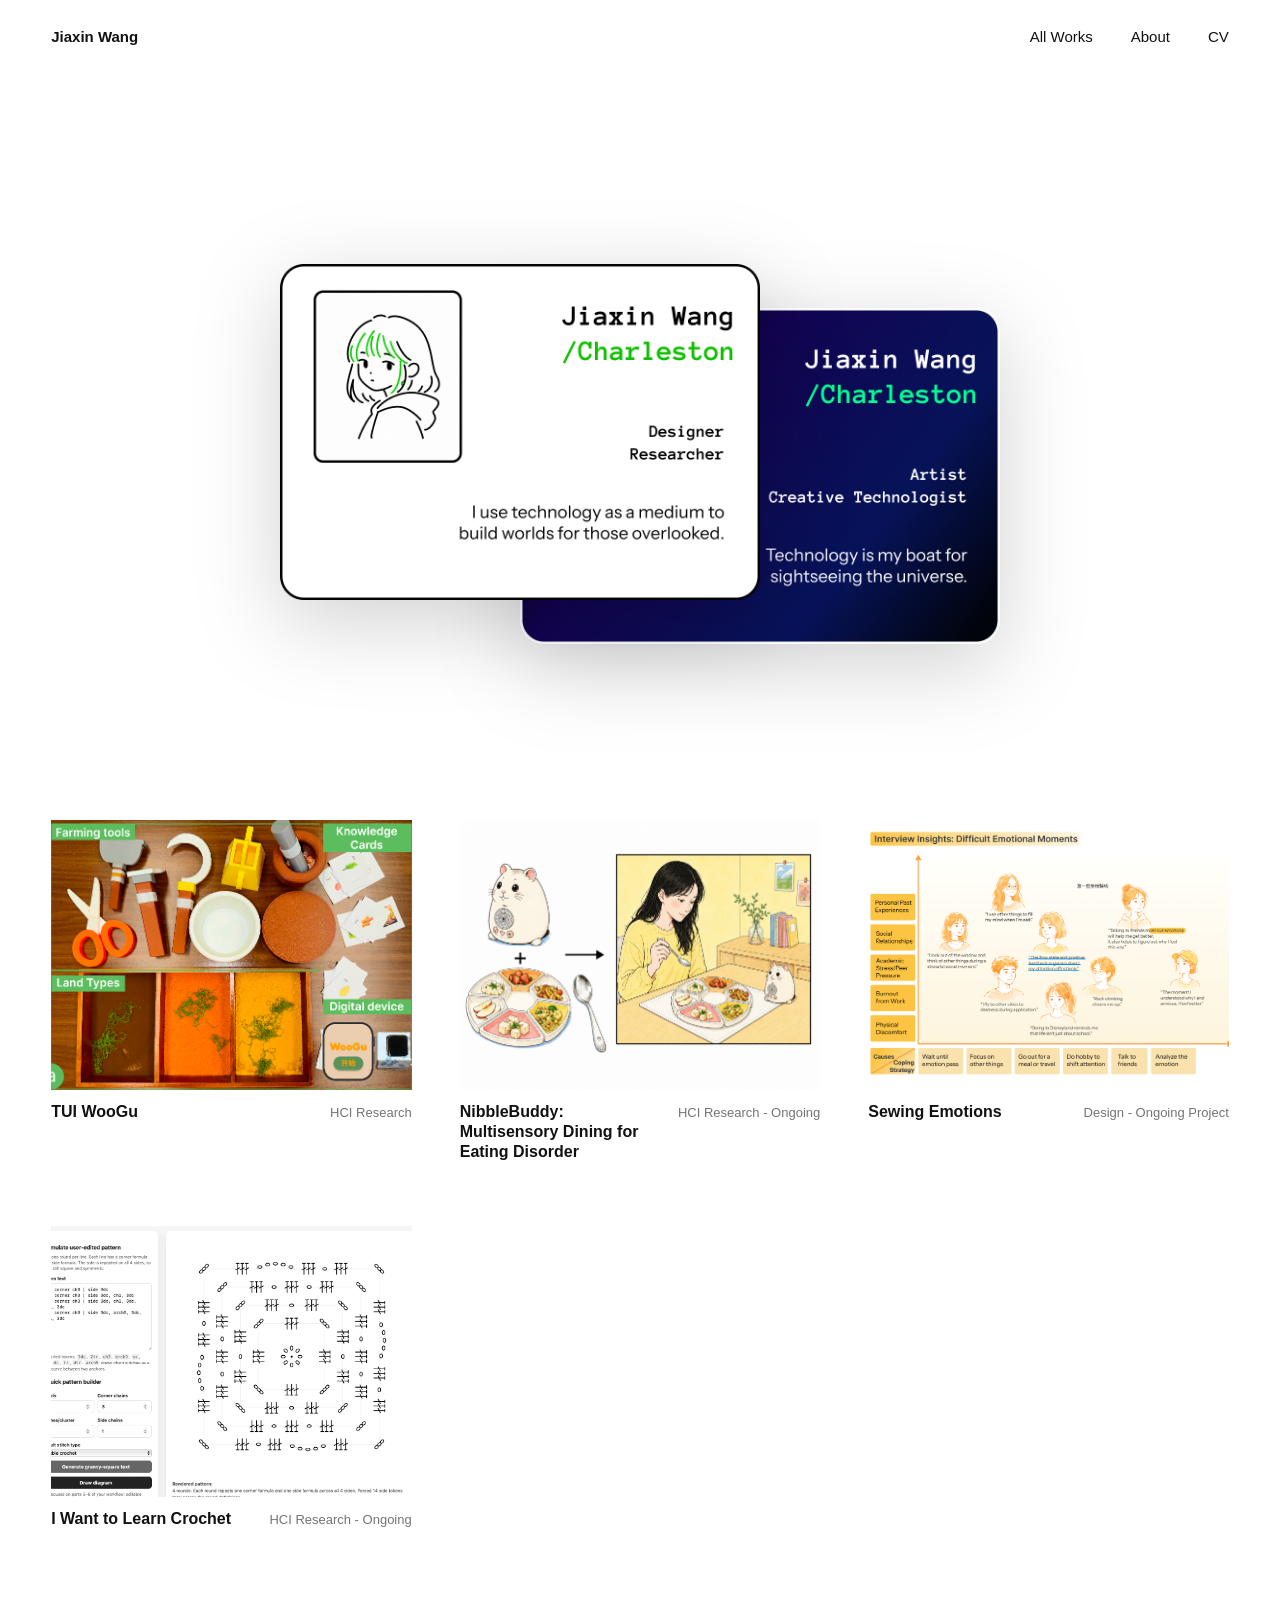
==== index.html @ c3659d57 "add id cards" ====
<!DOCTYPE html>
<html lang="en">
  <head>
    <meta charset="UTF-8" />
    <meta name="viewport" content="width=device-width, initial-scale=1.0" />
    <title>Portfolio | Works</title>
    <link rel="stylesheet" href="styles.css" />
  </head>
  <body class="design-mode">
    <header class="site-header">
      <a class="brand" href="index.html" aria-label="Portfolio home">Jiaxin Wang</a>
      <nav class="site-nav" aria-label="Primary navigation">
        <a href="index.html?view=all#works" id="all-works-link">All Works</a>
        <a href="about.html">About</a>
        <a href="cv.html">CV</a>
      </nav>
    </header>

    <main>
      <section class="hero-section" aria-label="Portfolio identity cards">
        <div class="hero-background" aria-hidden="true"></div>
        <div class="id-card-stack">
          <button class="id-card id-card-design is-active" type="button" data-mode="design" aria-label="Show design projects">
            <img src="assets/id_design.png" alt="Design identity card" />
          </button>
          <button class="id-card id-card-art" type="button" data-mode="art" aria-label="Show art projects">
            <img src="assets/id_art.png" alt="Art identity card" />
          </button>
        </div>
      </section>

      <section class="works-grid" id="works" aria-label="Project gallery">
        <a class="project-card" href="project-1.html" target="_blank" rel="noopener" data-group="art">
          <span class="image-wrap">
            <img src="assets/Cortexa_1.jpg" alt="Project 1 preview" />
            <span class="hover-cover">
              <span>Discursive Design</span>
              <span>AIGC Film</span>
            </span>
          </span>
          <span class="project-meta">
            <span class="project-title">CORTEXA</span>
            <span class="project-keyword">Discursive Design</span>
          </span>
        </a>

        <a class="project-card" href="project-2.html" target="_blank" rel="noopener" data-group="art">
          <span class="image-wrap">
            <img src="assets/Dissociated_2.png" alt="Project 2 preview" />
            <span class="hover-cover">
              <span>Speculative Narrative</span>
              <span>Installation</span>
              <span>Immersive Space</span>
            </span>
          </span>
          <span class="project-meta">
            <span class="project-title">Dissociated Mind</span>
            <span class="project-keyword">Artwork</span>
          </span>
        </a>

        <a class="project-card" href="project-3.html" target="_blank" rel="noopener" data-group="art">
          <span class="image-wrap">
            <img src="assets/bacheng_3.png" alt="Project 3 preview" />
            <span class="hover-cover">
              <span>Critical Cartography</span>
              <span>Counter-Mapping</span>
              <span>Speculative Narrative</span>
            </span>
          </span>
          <span class="project-meta">
            <span class="project-title">Lego-ing Bacheng</span>
            <span class="project-keyword">Artwork</span>
          </span>
        </a>

        <a class="project-card" href="project-4.html" target="_blank" rel="noopener" data-group="design">
          <span class="image-wrap">
            <img src="assets/TUI_4.png" alt="Project 4 preview" />
            <span class="hover-cover">
              <span>Edcucation</span>
              <span>Human-Food Interaction</span>
              <span>Tangible and Embodied Interaction</span>
            </span>
          </span>
          <span class="project-meta">
            <span class="project-title">TUI WooGu</span>
            <span class="project-keyword">HCI Research</span>
          </span>
        </a>

        <a class="project-card" href="project-5.html" target="_blank" rel="noopener" data-group="design">
          <span class="image-wrap">
            <img src="assets/NibbleBuddy_5.png" alt="Project 5 preview" />
            <span class="hover-cover">
              <span>Design for Wellbeing</span>
              <span>Research through Design</span>
              <span>Human-Food Interaction</span>
            </span>
          </span>
          <span class="project-meta">
            <span class="project-title">NibbleBuddy: Multisensory Dining for Eating Disorder</span>
            <span class="project-keyword">HCI Research - Ongoing</span>
          </span>
        </a>

        <a class="project-card" href="project-6.html" target="_blank" rel="noopener" data-group="design">
          <span class="image-wrap">
            <img src="assets/SewingEmo_6.png" alt="Project 6 preview" />
            <span class="hover-cover">
              <span>Product Design</span>
              <span>Design for Wellbeing</span>
            </span>
          </span>
          <span class="project-meta">
            <span class="project-title">Sewing Emotions</span>
            <span class="project-keyword">Design - Ongoing Project</span>
          </span>
        </a>

        <a class="project-card" href="project-7.html" target="_blank" rel="noopener" data-group="design">
          <span class="image-wrap">
            <img src="assets/crochet_7.png" alt="Project 7 preview" />
            <span class="hover-cover">
              <span>Autobiographical Research</span>
              <span>AI for Learning</span>
              <span>Crochet</span>
            </span>
          </span>
          <span class="project-meta">
            <span class="project-title">I Want to Learn Crochet</span>
            <span class="project-keyword">HCI Research - Ongoing</span>
          </span>
        </a>

        <a class="project-card" href="project-8.html" target="_blank" rel="noopener" data-group="art">
          <span class="image-wrap">
            <img src="assets/lullaby_8.JPG" alt="Project 8 preview" />
            <span class="hover-cover">
              <span>Installation</span>
              <span>3D Film</span>
            </span>
          </span>
          <span class="project-meta">
            <span class="project-title">Lullaby 醒在此地</span>
            <span class="project-keyword">Artwork</span>
          </span>
        </a>

        <a class="project-card" href="project-9.html" target="_blank" rel="noopener" data-group="art">
          <span class="image-wrap">
            <img src="assets/graphics_9.png" alt="Project 9 preview" />
            <span class="hover-cover">
              <span>Creative Coding</span>
              <span>Computer Graphics</span>
              
            </span>
          </span>
          <span class="project-meta">
            <span class="project-title">Processing Coding Collection</span>
            <span class="project-keyword">Prototypes</span>
          </span>
        </a>

      </section>
    </main>
    <script src="script.js"></script>
  </body>
</html>
---- styles.css ----
:root {
  --text: #111111;
  --muted: #747474;
  --line: #e9e9e9;
  --blue-cover: rgba(0, 112, 255, 0.5);
  --page-gutter: clamp(18px, 4vw, 56px);
}

* {
  box-sizing: border-box;
}

html {
  scroll-behavior: smooth;
}

body {
  margin: 0;
  background: #ffffff;
  color: var(--text);
  font-family: Arial, Helvetica, sans-serif;
  transition: background-color 220ms ease, color 220ms ease;
}

body.art-mode {
  --text: #ffffff;
  --muted: #bdbdbd;
  --line: #2b2b2b;
  background: #000000;
  color: var(--text);
}

a {
  color: inherit;
  text-decoration: none;
}

.site-header {
  position: sticky;
  top: 0;
  z-index: 20;
  display: flex;
  align-items: center;
  justify-content: space-between;
  min-height: 72px;
  padding: 0 var(--page-gutter);
  background: #ffffff;
  transition: background-color 220ms ease, color 220ms ease;
}

.art-mode .site-header {
  background: #000000;
}

.brand {
  font-size: 15px;
  font-weight: 700;
  letter-spacing: 0;
}

.site-nav {
  display: flex;
  align-items: center;
  justify-content: flex-end;
  gap: clamp(18px, 3vw, 38px);
}

.site-nav a {
  font-size: 15px;
  line-height: 1;
  transition: color 180ms ease;
}

.site-nav a:hover {
  color: #0070ff;
}

.hero-section {
  position: relative;
  display: grid;
  place-items: center;
  min-height: clamp(430px, 62vw, 720px);
  padding: clamp(34px, 7vw, 84px) var(--page-gutter) clamp(28px, 6vw, 72px);
  overflow: hidden;
}

.hero-background {
  position: absolute;
  inset: clamp(18px, 4vw, 44px) var(--page-gutter);
  z-index: 0;
  background: #ffffff;
  background-image: none;
  background-position: center;
  background-size: cover;
}

.art-mode .hero-background {
  background: #000000;
}

.id-card-stack {
  position: relative;
  z-index: 1;
  width: min(720px, 88vw);
  aspect-ratio: 16 / 9;
}

.id-card {
  position: absolute;
  top: 7%;
  width: 66.666%;
  padding: 0;
  border: 0;
  background: transparent;
  cursor: pointer;
  transition: transform 240ms ease, filter 240ms ease;
}

.id-card img {
  display: block;
  width: 100%;
  height: auto;
  filter: drop-shadow(0 22px 42px rgba(0, 0, 0, 0.18));
}

.id-card:hover,
.id-card:focus-visible {
  transform: translateY(-8px);
}

.id-card-design {
  left: 0;
  z-index: 2;
}

.id-card-art {
  right: 0;
  top: 18%;
  z-index: 1;
}

.art-mode .id-card-design {
  z-index: 1;
}

.art-mode .id-card-art {
  z-index: 2;
}

.all-works-mode .id-card-design {
  z-index: 2;
}

.all-works-mode .id-card-art {
  z-index: 1;
}

.works-grid {
  display: grid;
  grid-template-columns: repeat(auto-fit, minmax(230px, 1fr));
  gap: clamp(34px, 5vw, 64px) clamp(26px, 4vw, 48px);
  padding: 28px var(--page-gutter) 72px;
}

.project-card {
  display: block;
  min-width: 0;
}

.project-card[hidden] {
  display: none;
}

.design-mode .project-card[data-group="art"],
.art-mode .project-card[data-group="design"] {
  display: none;
}

.all-works-mode .project-card {
  display: block;
}

.image-wrap {
  position: relative;
  display: block;
  aspect-ratio: 4 / 3;
  overflow: hidden;
  border-radius: 0;
  background: #f4f4f4;
  transform: translateZ(0);
  transition: transform 220ms ease, box-shadow 220ms ease;
}

.art-mode .image-wrap {
  background: #151515;
}

.image-wrap img {
  display: block;
  width: 100%;
  height: 100%;
  object-fit: cover;
}

.hover-cover {
  position: absolute;
  inset: 0;
  display: flex;
  flex-direction: column;
  justify-content: center;
  align-items: center;
  gap: 10px;
  padding: 18px;
  background: var(--blue-cover);
  color: #ffffff;
  opacity: 0;
  transition: opacity 220ms ease;
}

.hover-cover span {
  display: block;
  padding: 0;
  border: 0;
  border-radius: 0;
  font-size: 15px;
  line-height: 1.2;
  text-align: center;
}

.project-card:hover .image-wrap,
.project-card:focus-visible .image-wrap {
  transform: scale(1.035);
  box-shadow: 0 18px 42px rgba(0, 0, 0, 0.14);
}

.project-card:hover .hover-cover,
.project-card:focus-visible .hover-cover {
  opacity: 1;
}

.project-meta {
  display: flex;
  align-items: baseline;
  justify-content: space-between;
  gap: 14px;
  padding-top: 12px;
}

.project-title {
  min-width: 0;
  overflow-wrap: anywhere;
  font-size: 16px;
  font-weight: 700;
  line-height: 1.25;
}

.project-keyword {
  flex: 0 0 auto;
  color: var(--muted);
  font-size: 13px;
  line-height: 1.25;
}

.project-page {
  padding: 28px var(--page-gutter) 72px;
}

.project-heading {
  max-width: 980px;
  margin: 0 auto 28px;
}

.project-heading h1 {
  margin: 0 0 10px;
  font-size: clamp(34px, 6vw, 72px);
  font-weight: 700;
  line-height: 0.98;
}

.project-heading p {
  max-width: 720px;
  margin: 0;
  color: var(--muted);
  font-size: 18px;
  line-height: 1.55;
}

.video-frame {
  max-width: 980px;
  margin: 0 auto 30px;
  aspect-ratio: 16 / 9;
  overflow: hidden;
  border-radius: 0;
  background: #ffffff;
}

.video-frame iframe,
.pdf-viewer iframe {
  display: block;
  width: 100%;
  height: 100%;
  border: 0;
}

.pdf-viewer {
  max-width: 980px;
  height: min(82vh, 920px);
  margin: 0 auto;
  border: 1px solid var(--line);
  background: #ffffff;
}

.split-project {
  display: grid;
  grid-template-columns: minmax(0, 0.8fr) minmax(280px, 1.2fr);
  gap: clamp(28px, 6vw, 72px);
  align-items: center;
  max-width: 1180px;
  margin: 24px auto 0;
}

.project-copy h1 {
  margin: 0 0 18px;
  font-size: clamp(38px, 6vw, 76px);
  line-height: 0.98;
}

.project-copy p {
  margin: 0 0 18px;
  color: #333333;
  font-size: 18px;
  line-height: 1.65;
}

.project-image {
  width: 100%;
  aspect-ratio: 1 / 1;
  overflow: hidden;
  border-radius: 14px;
  background: #f4f4f4;
}

.project-image img {
  display: block;
  width: 100%;
  height: 100%;
  object-fit: cover;
}

.simple-page {
  max-width: 760px;
  padding: 52px var(--page-gutter);
}

.simple-page h1 {
  margin: 0 0 18px;
  font-size: clamp(38px, 6vw, 76px);
  line-height: 1;
}

.simple-page p {
  color: #333333;
  font-size: 18px;
  line-height: 1.65;
}

.cv-page {
  max-width: none;
  padding: 0;
}

.cv-page h1 {
  position: absolute;
  width: 1px;
  height: 1px;
  overflow: hidden;
  clip: rect(0, 0, 0, 0);
  white-space: nowrap;
}

.cv-pdf {
  width: 100%;
  max-width: none;
  height: calc(100dvh - 72px);
  margin: 0;
  border: 0;
}

@media (min-width: 960px) {
  .works-grid {
    grid-template-columns: repeat(3, minmax(0, 1fr));
  }
}

@media (max-width: 720px) {
  .site-header {
    min-height: 64px;
  }

  .brand {
    font-size: 14px;
  }

  .site-nav {
    gap: 16px;
  }

  .site-nav a {
    font-size: 14px;
  }

  .hero-section {
    min-height: 360px;
  }

  .id-card-stack {
    width: min(420px, 92vw);
  }

  .id-card {
    width: 64vw;
  }

  .works-grid {
    grid-template-columns: repeat(auto-fit, minmax(170px, 1fr));
    padding-top: 16px;
  }

  .project-meta {
    display: block;
  }

  .project-keyword {
    display: block;
    margin-top: 3px;
  }

  .split-project {
    grid-template-columns: 1fr;
  }

  .pdf-viewer {
    height: 70vh;
  }

  .cv-pdf {
    height: calc(100dvh - 64px);
  }
}
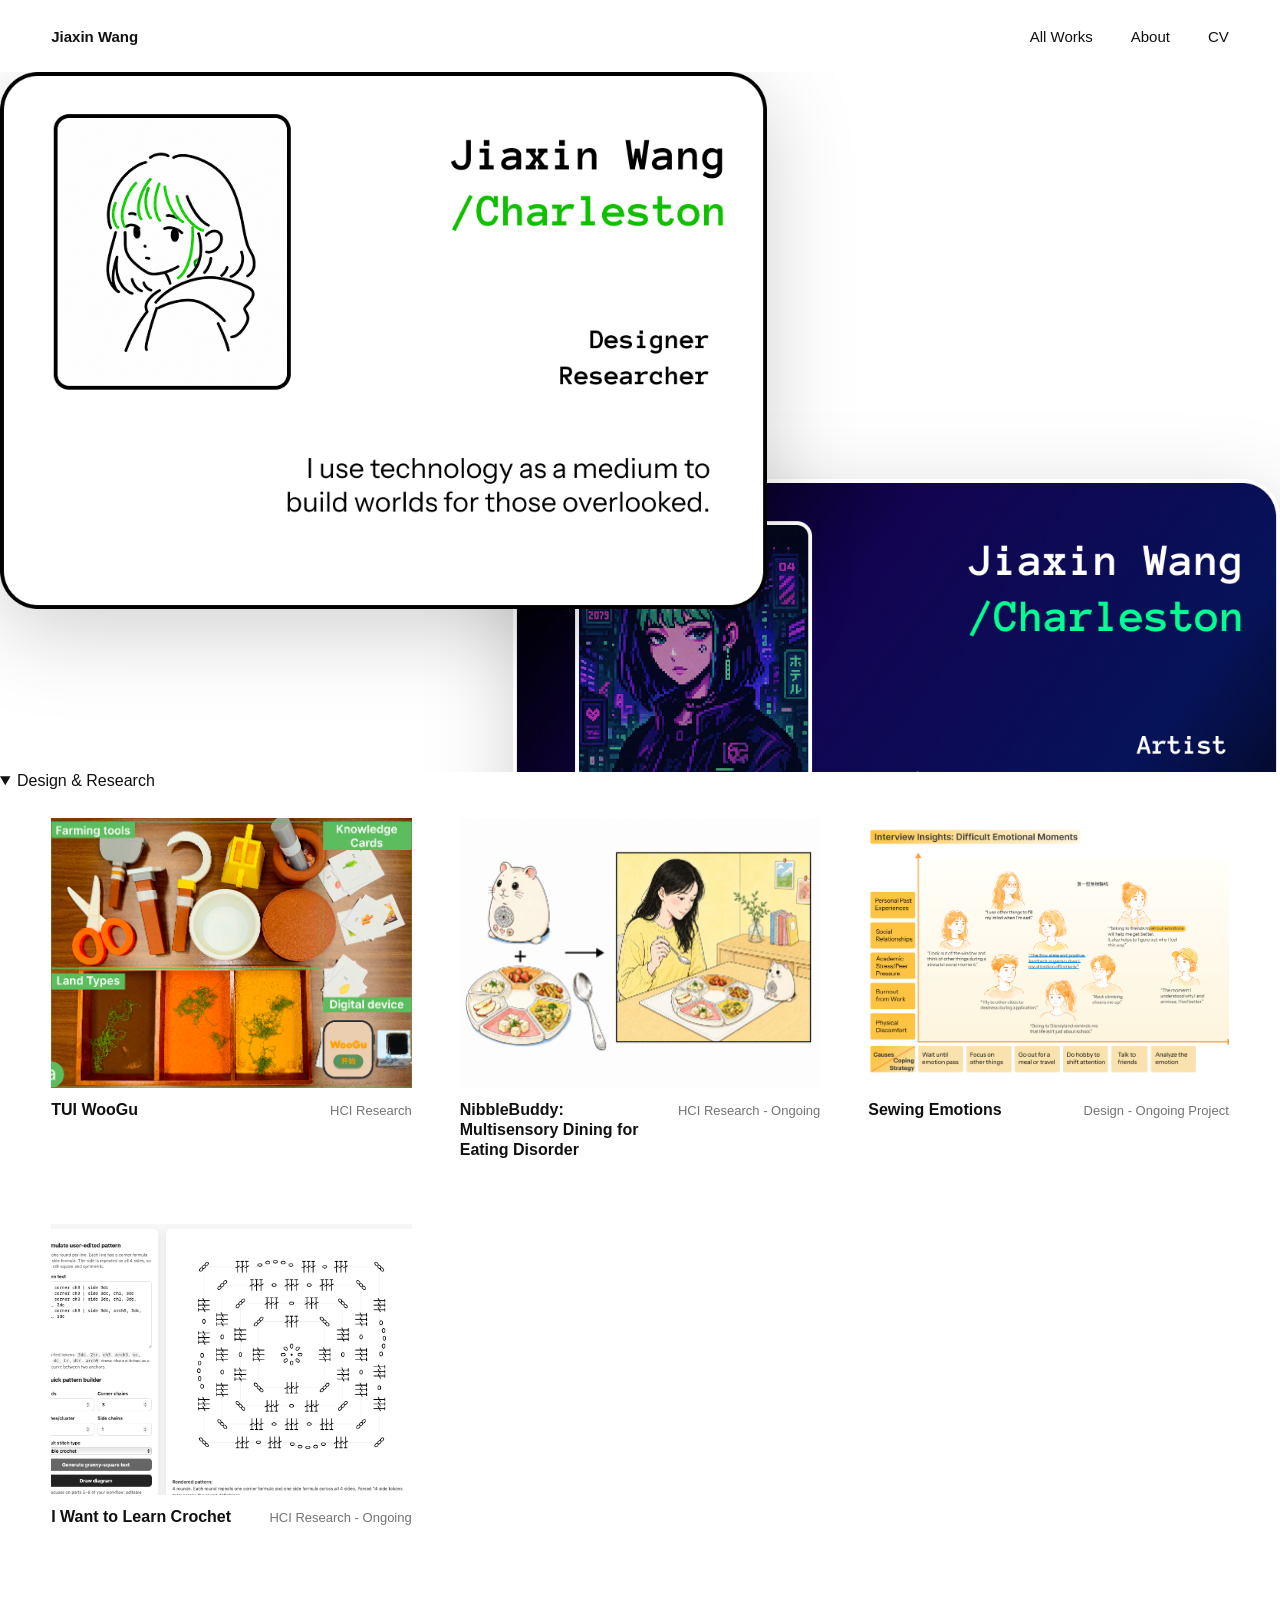
==== commit 2526f3d6: "add new index, css, js. id cards overlay changed to horizontal, add accordions." ====
--- a/index.html
+++ b/index.html
@@ -19,149 +19,173 @@
     <main>
       <section class="hero-section" aria-label="Portfolio identity cards">
         <div class="hero-background" aria-hidden="true"></div>
-        <div class="id-card-stack">
-          <button class="id-card id-card-design is-active" type="button" data-mode="design" aria-label="Show design projects">
-            <img src="assets/id_design.png" alt="Design identity card" />
-          </button>
-          <button class="id-card id-card-art" type="button" data-mode="art" aria-label="Show art projects">
-            <img src="assets/id_art.png" alt="Art identity card" />
-          </button>
+
+        <div class="hero-content">
+          <div class="hero-intro">
+            <h1>Hi, I am <span class="your-name">Jiaxin Wang</span>, or Charleston.</h1>
+            <p>I am a:</p>
+          </div>
+
+          <div class="id-card-row">
+            <div class="id-card-item">
+              <button class="id-card id-card-design is-active" type="button" data-mode="design" aria-label="Show design and research projects">
+                <img src="assets/id_design.png" alt="Design identity card" />
+              </button>
+              <p class="card-hint">↑ Click to view my design and research works.</p>
+            </div>
+
+            <div class="id-card-item">
+              <button class="id-card id-card-art" type="button" data-mode="art" aria-label="Show digital art projects">
+                <img src="assets/id_art.png" alt="Art identity card" />
+              </button>
+              <p class="card-hint">↑ Click to view my digital art works.</p>
+            </div>
+          </div>
         </div>
       </section>
 
-      <section class="works-grid" id="works" aria-label="Project gallery">
-        <a class="project-card" href="project-1.html" target="_blank" rel="noopener" data-group="art">
-          <span class="image-wrap">
-            <img src="assets/Cortexa_1.jpg" alt="Project 1 preview" />
-            <span class="hover-cover">
-              <span>Discursive Design</span>
-              <span>AIGC Film</span>
-            </span>
-          </span>
-          <span class="project-meta">
-            <span class="project-title">CORTEXA</span>
-            <span class="project-keyword">Discursive Design</span>
-          </span>
-        </a>
+      <section class="works-section" id="works" aria-label="Project gallery">
+        <details class="work-accordion design-accordion" data-mode="design" open>
+          <summary>Design &amp; Research</summary>
+          <div class="works-grid">
+            <a class="project-card" href="project-4.html" target="_blank" rel="noopener" data-group="design">
+                      <span class="image-wrap">
+                        <img src="assets/TUI_4.png" alt="Project 4 preview" />
+                        <span class="hover-cover">
+                          <span>Edcucation</span>
+                          <span>Human-Food Interaction</span>
+                          <span>Tangible and Embodied Interaction</span>
+                        </span>
+                      </span>
+                      <span class="project-meta">
+                        <span class="project-title">TUI WooGu</span>
+                        <span class="project-keyword">HCI Research</span>
+                      </span>
+                    </a>
 
-        <a class="project-card" href="project-2.html" target="_blank" rel="noopener" data-group="art">
-          <span class="image-wrap">
-            <img src="assets/Dissociated_2.png" alt="Project 2 preview" />
-            <span class="hover-cover">
-              <span>Speculative Narrative</span>
-              <span>Installation</span>
-              <span>Immersive Space</span>
-            </span>
-          </span>
-          <span class="project-meta">
-            <span class="project-title">Dissociated Mind</span>
-            <span class="project-keyword">Artwork</span>
-          </span>
-        </a>
+            <a class="project-card" href="project-5.html" target="_blank" rel="noopener" data-group="design">
+                      <span class="image-wrap">
+                        <img src="assets/NibbleBuddy_5.png" alt="Project 5 preview" />
+                        <span class="hover-cover">
+                          <span>Design for Wellbeing</span>
+                          <span>Research through Design</span>
+                          <span>Human-Food Interaction</span>
+                        </span>
+                      </span>
+                      <span class="project-meta">
+                        <span class="project-title">NibbleBuddy: Multisensory Dining for Eating Disorder</span>
+                        <span class="project-keyword">HCI Research - Ongoing</span>
+                      </span>
+                    </a>
 
-        <a class="project-card" href="project-3.html" target="_blank" rel="noopener" data-group="art">
-          <span class="image-wrap">
-            <img src="assets/bacheng_3.png" alt="Project 3 preview" />
-            <span class="hover-cover">
-              <span>Critical Cartography</span>
-              <span>Counter-Mapping</span>
-              <span>Speculative Narrative</span>
-            </span>
-          </span>
-          <span class="project-meta">
-            <span class="project-title">Lego-ing Bacheng</span>
-            <span class="project-keyword">Artwork</span>
-          </span>
-        </a>
+            <a class="project-card" href="project-6.html" target="_blank" rel="noopener" data-group="design">
+                      <span class="image-wrap">
+                        <img src="assets/SewingEmo_6.png" alt="Project 6 preview" />
+                        <span class="hover-cover">
+                          <span>Product Design</span>
+                          <span>Design for Wellbeing</span>
+                        </span>
+                      </span>
+                      <span class="project-meta">
+                        <span class="project-title">Sewing Emotions</span>
+                        <span class="project-keyword">Design - Ongoing Project</span>
+                      </span>
+                    </a>
 
-        <a class="project-card" href="project-4.html" target="_blank" rel="noopener" data-group="design">
-          <span class="image-wrap">
-            <img src="assets/TUI_4.png" alt="Project 4 preview" />
-            <span class="hover-cover">
-              <span>Edcucation</span>
-              <span>Human-Food Interaction</span>
-              <span>Tangible and Embodied Interaction</span>
-            </span>
-          </span>
-          <span class="project-meta">
-            <span class="project-title">TUI WooGu</span>
-            <span class="project-keyword">HCI Research</span>
-          </span>
-        </a>
+            <a class="project-card" href="project-7.html" target="_blank" rel="noopener" data-group="design">
+                      <span class="image-wrap">
+                        <img src="assets/crochet_7.png" alt="Project 7 preview" />
+                        <span class="hover-cover">
+                          <span>Autobiographical Research</span>
+                          <span>AI for Learning</span>
+                          <span>Crochet</span>
+                        </span>
+                      </span>
+                      <span class="project-meta">
+                        <span class="project-title">I Want to Learn Crochet</span>
+                        <span class="project-keyword">HCI Research - Ongoing</span>
+                      </span>
+                    </a>
+          </div>
+        </details>
 
-        <a class="project-card" href="project-5.html" target="_blank" rel="noopener" data-group="design">
-          <span class="image-wrap">
-            <img src="assets/NibbleBuddy_5.png" alt="Project 5 preview" />
-            <span class="hover-cover">
-              <span>Design for Wellbeing</span>
-              <span>Research through Design</span>
-              <span>Human-Food Interaction</span>
-            </span>
-          </span>
-          <span class="project-meta">
-            <span class="project-title">NibbleBuddy: Multisensory Dining for Eating Disorder</span>
-            <span class="project-keyword">HCI Research - Ongoing</span>
-          </span>
-        </a>
+        <details class="work-accordion art-accordion" data-mode="art">
+          <summary>Digital Art</summary>
+          <div class="works-grid">
+            <a class="project-card" href="project-1.html" target="_blank" rel="noopener" data-group="art">
+                      <span class="image-wrap">
+                        <img src="assets/Cortexa_1.jpg" alt="Project 1 preview" />
+                        <span class="hover-cover">
+                          <span>Discursive Design</span>
+                          <span>AIGC Film</span>
+                        </span>
+                      </span>
+                      <span class="project-meta">
+                        <span class="project-title">CORTEXA</span>
+                        <span class="project-keyword">Discursive Design</span>
+                      </span>
+                    </a>
 
-        <a class="project-card" href="project-6.html" target="_blank" rel="noopener" data-group="design">
-          <span class="image-wrap">
-            <img src="assets/SewingEmo_6.png" alt="Project 6 preview" />
-            <span class="hover-cover">
-              <span>Product Design</span>
-              <span>Design for Wellbeing</span>
-            </span>
-          </span>
-          <span class="project-meta">
-            <span class="project-title">Sewing Emotions</span>
-            <span class="project-keyword">Design - Ongoing Project</span>
-          </span>
-        </a>
+            <a class="project-card" href="project-2.html" target="_blank" rel="noopener" data-group="art">
+                      <span class="image-wrap">
+                        <img src="assets/Dissociated_2.png" alt="Project 2 preview" />
+                        <span class="hover-cover">
+                          <span>Speculative Narrative</span>
+                          <span>Installation</span>
+                          <span>Immersive Space</span>
+                        </span>
+                      </span>
+                      <span class="project-meta">
+                        <span class="project-title">Dissociated Mind</span>
+                        <span class="project-keyword">Artwork</span>
+                      </span>
+                    </a>
 
-        <a class="project-card" href="project-7.html" target="_blank" rel="noopener" data-group="design">
-          <span class="image-wrap">
-            <img src="assets/crochet_7.png" alt="Project 7 preview" />
-            <span class="hover-cover">
-              <span>Autobiographical Research</span>
-              <span>AI for Learning</span>
-              <span>Crochet</span>
-            </span>
-          </span>
-          <span class="project-meta">
-            <span class="project-title">I Want to Learn Crochet</span>
-            <span class="project-keyword">HCI Research - Ongoing</span>
-          </span>
-        </a>
+            <a class="project-card" href="project-3.html" target="_blank" rel="noopener" data-group="art">
+                      <span class="image-wrap">
+                        <img src="assets/bacheng_3.png" alt="Project 3 preview" />
+                        <span class="hover-cover">
+                          <span>Critical Cartography</span>
+                          <span>Counter-Mapping</span>
+                          <span>Speculative Narrative</span>
+                        </span>
+                      </span>
+                      <span class="project-meta">
+                        <span class="project-title">Lego-ing Bacheng</span>
+                        <span class="project-keyword">Artwork</span>
+                      </span>
+                    </a>
 
-        <a class="project-card" href="project-8.html" target="_blank" rel="noopener" data-group="art">
-          <span class="image-wrap">
-            <img src="assets/lullaby_8.JPG" alt="Project 8 preview" />
-            <span class="hover-cover">
-              <span>Installation</span>
-              <span>3D Film</span>
-            </span>
-          </span>
-          <span class="project-meta">
-            <span class="project-title">Lullaby 醒在此地</span>
-            <span class="project-keyword">Artwork</span>
-          </span>
-        </a>
+            <a class="project-card" href="project-8.html" target="_blank" rel="noopener" data-group="art">
+                      <span class="image-wrap">
+                        <img src="assets/lullaby_8.JPG" alt="Project 8 preview" />
+                        <span class="hover-cover">
+                          <span>Installation</span>
+                          <span>3D Film</span>
+                        </span>
+                      </span>
+                      <span class="project-meta">
+                        <span class="project-title">Lullaby 醒在此地</span>
+                        <span class="project-keyword">Artwork</span>
+                      </span>
+                    </a>
 
-        <a class="project-card" href="project-9.html" target="_blank" rel="noopener" data-group="art">
-          <span class="image-wrap">
-            <img src="assets/graphics_9.png" alt="Project 9 preview" />
-            <span class="hover-cover">
-              <span>Creative Coding</span>
-              <span>Computer Graphics</span>
+            <a class="project-card" href="project-9.html" target="_blank" rel="noopener" data-group="art">
+                      <span class="image-wrap">
+                        <img src="assets/graphics_9.png" alt="Project 9 preview" />
+                        <span class="hover-cover">
+                          <span>Creative Coding</span>
+                          <span>Computer Graphics</span>
               
-            </span>
-          </span>
-          <span class="project-meta">
-            <span class="project-title">Processing Coding Collection</span>
-            <span class="project-keyword">Prototypes</span>
-          </span>
-        </a>
-
+                        </span>
+                      </span>
+                      <span class="project-meta">
+                        <span class="project-title">Processing Coding Collection</span>
+                        <span class="project-keyword">Prototypes</span>
+                      </span>
+                    </a>
+          </div>
+        </details>
       </section>
     </main>
     <script src="script.js"></script>
--- a/styles.css
+++ b/styles.css
@@ -79,7 +79,7 @@
   position: relative;
   display: grid;
   place-items: center;
-  min-height: clamp(430px, 62vw, 720px);
+  min-height: clamp(420px, 58vw, 700px);
   padding: clamp(34px, 7vw, 84px) var(--page-gutter) clamp(28px, 6vw, 72px);
   overflow: hidden;
 }
@@ -99,16 +99,22 @@
 }
 
 .id-card-stack {
+  --card-width: min(520px, 58vw);
+  --card-overlap: calc(var(--card-width) * 0.5);
+  --card-offset-y: clamp(34px, 5vw, 74px);
   position: relative;
   z-index: 1;
-  width: min(720px, 88vw);
-  aspect-ratio: 16 / 9;
+  width: calc((var(--card-width) * 2) - var(--card-overlap));
+  max-width: 90vw;
+  height: calc((var(--card-width) * 0.7) + var(--card-offset-y));
 }
 
 .id-card {
   position: absolute;
-  top: 7%;
-  width: 66.666%;
+  top: 0;
+  width: var(--card-width);
+  max-width: calc(90vw * 0.666);
+  aspect-ratio: 10 / 7;
   padding: 0;
   border: 0;
   background: transparent;
@@ -119,7 +125,8 @@
 .id-card img {
   display: block;
   width: 100%;
-  height: auto;
+  height: 100%;
+  object-fit: contain;
   filter: drop-shadow(0 22px 42px rgba(0, 0, 0, 0.18));
 }
 
@@ -135,7 +142,7 @@
 
 .id-card-art {
   right: 0;
-  top: 18%;
+  top: var(--card-offset-y);
   z-index: 1;
 }
 
@@ -303,7 +310,8 @@
 }
 
 .pdf-viewer {
-  max-width: 980px;
+  /* max-width: 980px; */
+  width: 100%;
   height: min(82vh, 920px);
   margin: 0 auto;
   border: 1px solid var(--line);
@@ -414,11 +422,12 @@
   }
 
   .id-card-stack {
-    width: min(420px, 92vw);
+    --card-width: min(320px, 68vw);
+    --card-offset-y: 34px;
   }
 
   .id-card {
-    width: 64vw;
+    max-width: none;
   }
 
   .works-grid {
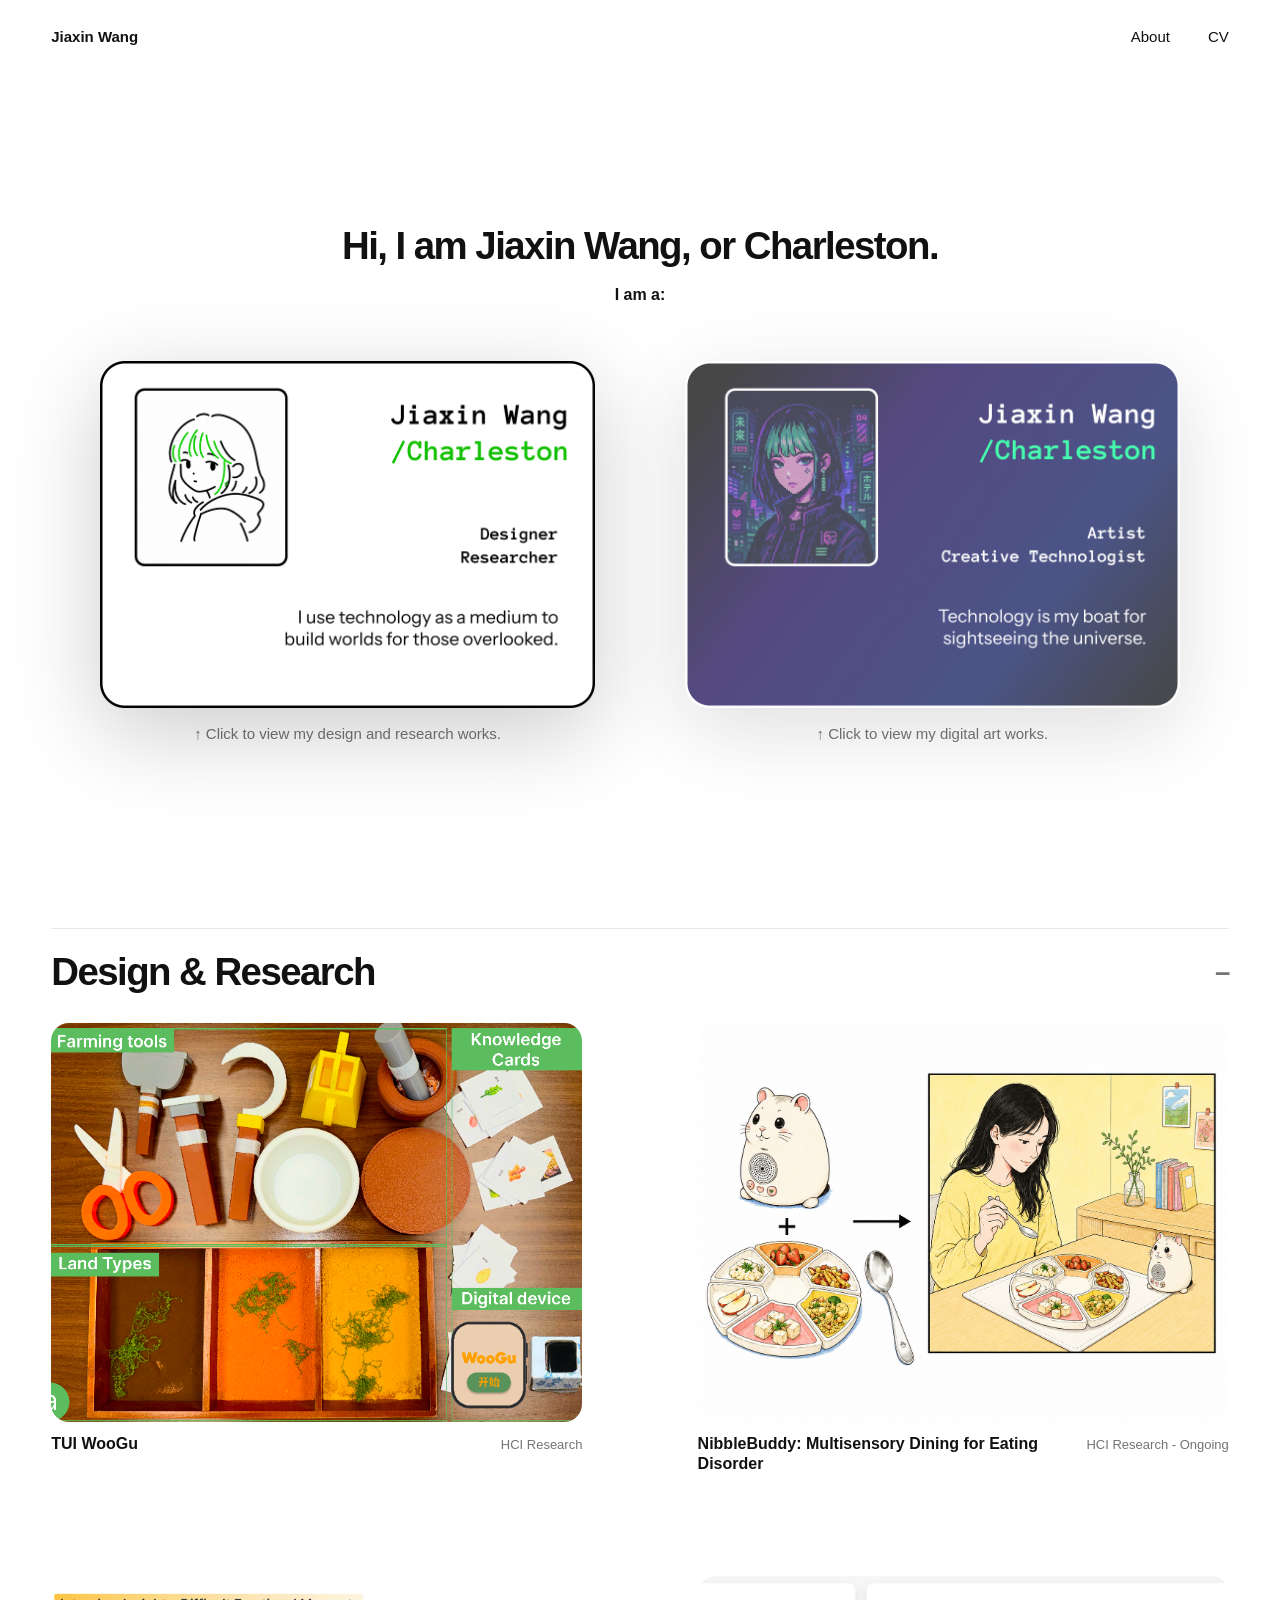
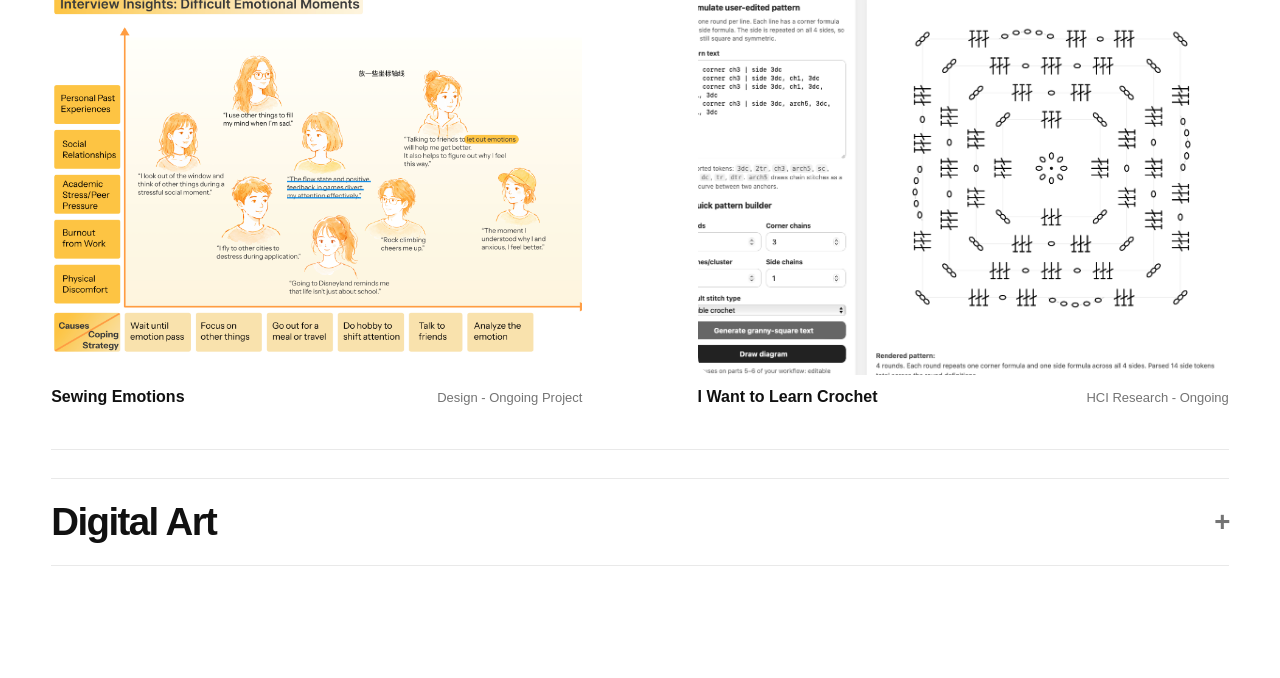
==== commit bfa35f07: "edited fonts css for hero-intro, commented out all works in nav bar." ====
--- a/index.html
+++ b/index.html
@@ -10,7 +10,7 @@
     <header class="site-header">
       <a class="brand" href="index.html" aria-label="Portfolio home">Jiaxin Wang</a>
       <nav class="site-nav" aria-label="Primary navigation">
-        <a href="index.html?view=all#works" id="all-works-link">All Works</a>
+        <!-- <a href="index.html?view=all#works" id="all-works-link">All Works</a> -->
         <a href="about.html">About</a>
         <a href="cv.html">CV</a>
       </nav>
@@ -23,7 +23,7 @@
         <div class="hero-content">
           <div class="hero-intro">
             <h1>Hi, I am <span class="your-name">Jiaxin Wang</span>, or Charleston.</h1>
-            <p>I am a:</p>
+            <h4>I am a:</h4>
           </div>
 
           <div class="id-card-row">
--- a/styles.css
+++ b/styles.css
@@ -456,3 +456,186 @@
     height: calc(100dvh - 64px);
   }
 }
+
+
+/* ===== Updated hero + accordion portfolio layout ===== */
+
+.hero-section {
+  min-height: calc(100dvh - 72px);
+  height: calc(100dvh - 72px);
+  padding: clamp(18px, 4vw, 44px) var(--page-gutter);
+}
+
+.hero-content {
+  position: relative;
+  z-index: 1;
+  display: flex;
+  width: min(1180px, 100%);
+  height: 100%;
+  flex-direction: column;
+  align-items: center;
+  justify-content: center;
+  gap: clamp(18px, 4vh, 36px);
+}
+
+.hero-intro {
+  text-align: center;
+  font-family: Arial, Helvetica, sans-serif;
+}
+
+.hero-intro h1 {
+  margin: 0;
+  font-size: clamp(20px, 3vw, 60px);
+  line-height: 0.95;
+  letter-spacing: -0.04em;
+}
+
+.hero-intro p {
+  margin: clamp(8px, 1.6vh, 18px) 0 0;
+  color: var(--muted);
+  font-size: clamp(18px, 2.2vw, 28px);
+  line-height: 1.2;
+}
+
+.id-card-row {
+  display: grid;
+  grid-template-columns: repeat(2, minmax(220px, 1fr));
+  gap: clamp(28px, 7vw, 96px);
+  width: min(1080px, 100%);
+  align-items: start;
+}
+
+.id-card-item {
+  min-width: 0;
+  text-align: center;
+}
+
+.id-card {
+  position: static;
+  display: block;
+  width: 100%;
+  max-width: 520px;
+  margin: 0 auto;
+  aspect-ratio: 10 / 7;
+  padding: 0;
+  border: 0;
+  background: transparent;
+  cursor: pointer;
+  transition: transform 240ms ease, filter 240ms ease, opacity 240ms ease;
+}
+
+.id-card.is-active img {
+  filter: drop-shadow(0 24px 44px rgba(0, 0, 0, 0.2));
+}
+
+.art-mode .id-card.is-active img {
+  filter: drop-shadow(0 24px 44px rgba(255, 255, 255, 0.12));
+}
+
+.id-card:not(.is-active) {
+  opacity: 0.72;
+}
+
+.card-hint {
+  margin: clamp(8px, 1.8vh, 16px) 0 0;
+  color: var(--muted);
+  font-size: clamp(13px, 1.4vw, 15px);
+  line-height: 1.35;
+}
+
+.works-section {
+  padding: 28px var(--page-gutter) 84px;
+}
+
+.work-accordion {
+  max-width: 1180px;
+  margin: 0 auto 28px;
+  border-top: 1px solid var(--line);
+  border-bottom: 1px solid var(--line);
+}
+
+.work-accordion + .work-accordion {
+  margin-top: 24px;
+}
+
+.work-accordion summary {
+  display: flex;
+  align-items: center;
+  justify-content: space-between;
+  gap: 18px;
+  padding: 24px 0;
+  cursor: pointer;
+  list-style: none;
+  font-size: clamp(20px, 3vw, 45px);
+  font-weight: 700;
+  line-height: 1;
+  letter-spacing: -0.04em;
+}
+
+.work-accordion summary::-webkit-details-marker {
+  display: none;
+}
+
+.work-accordion summary::after {
+  content: "+";
+  flex: 0 0 auto;
+  color: var(--muted);
+  font-size: 0.72em;
+  line-height: 1;
+}
+
+.work-accordion[open] summary::after {
+  content: "–";
+}
+
+.work-accordion .works-grid {
+  grid-template-columns: repeat(2, minmax(0, 1fr));
+  gap: clamp(56px, 8vw, 104px) clamp(42px, 9vw, 128px);
+  padding: 8px 0 42px;
+}
+
+/* Override the old body-mode filtering because each accordion now owns its own project set. */
+.works-section .project-card,
+.design-mode .works-section .project-card[data-group="art"],
+.art-mode .works-section .project-card[data-group="design"],
+.all-works-mode .works-section .project-card {
+  display: block;
+}
+
+.works-section .image-wrap,
+.project-image {
+  border-radius: 18px;
+}
+
+@media (min-width: 960px) {
+  .work-accordion .works-grid {
+    grid-template-columns: repeat(2, minmax(0, 1fr));
+  }
+}
+
+@media (max-width: 720px) {
+  .hero-section {
+    min-height: auto;
+    height: auto;
+    padding-top: 30px;
+    padding-bottom: 42px;
+  }
+
+  .hero-content {
+    justify-content: flex-start;
+  }
+
+  .id-card-row {
+    grid-template-columns: 1fr;
+    gap: 26px;
+  }
+
+  .id-card {
+    max-width: 360px;
+  }
+
+  .work-accordion .works-grid {
+    grid-template-columns: 1fr;
+    gap: 42px;
+  }
+}
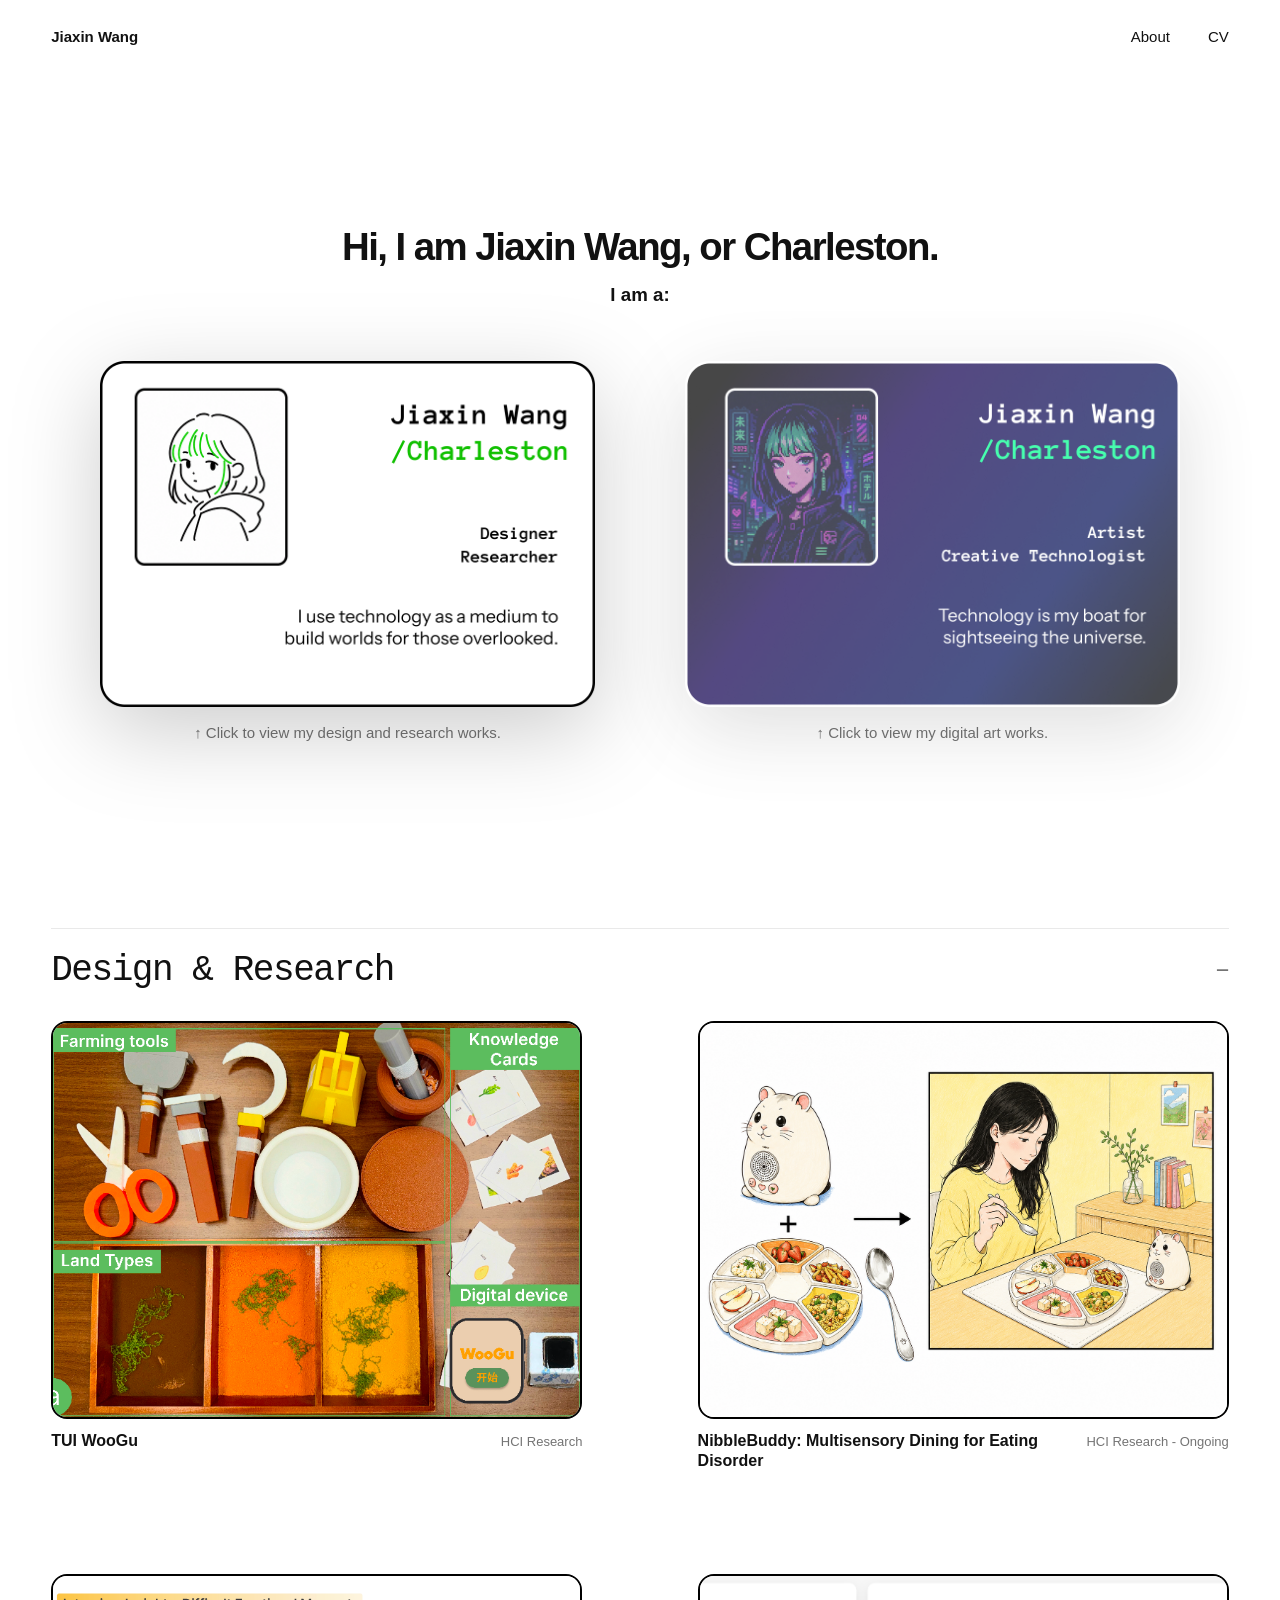
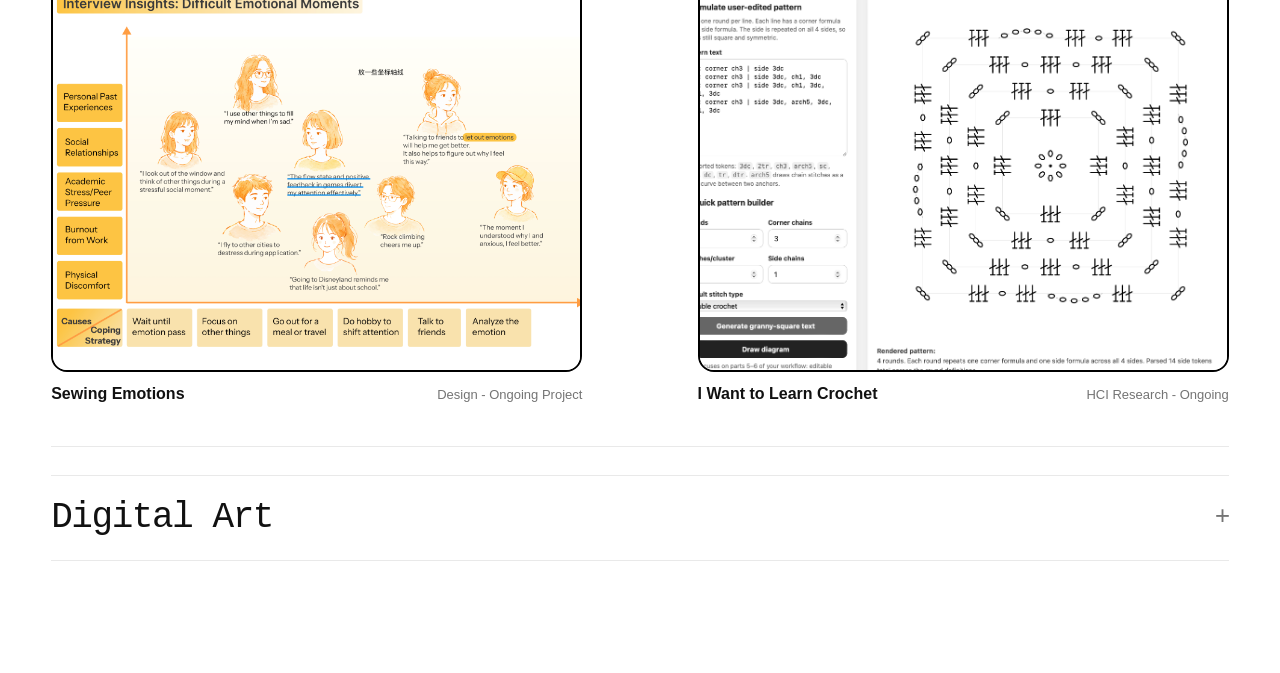
==== commit 2ed161f6: "add borders for project cards images" ====
--- a/index.html
+++ b/index.html
@@ -22,8 +22,8 @@
 
         <div class="hero-content">
           <div class="hero-intro">
-            <h1>Hi, I am <span class="your-name">Jiaxin Wang</span>, or Charleston.</h1>
-            <h4>I am a:</h4>
+            <h1>Hi, I am <span class="your-name">Jiaxin Wang</span>, or <span class="preferred-name">Charleston</span>.</h1>
+            <h3>I am a:</h3>
           </div>
 
           <div class="id-card-row">
--- a/styles.css
+++ b/styles.css
@@ -4,6 +4,7 @@
   --line: #e9e9e9;
   --blue-cover: rgba(0, 112, 255, 0.5);
   --page-gutter: clamp(18px, 4vw, 56px);
+  --card-border: #000000;
 }
 
 * {
@@ -26,6 +27,7 @@
   --text: #ffffff;
   --muted: #bdbdbd;
   --line: #2b2b2b;
+  --card-border: #ffffff;
   background: #000000;
   color: var(--text);
 }
@@ -196,6 +198,7 @@
   background: #f4f4f4;
   transform: translateZ(0);
   transition: transform 220ms ease, box-shadow 220ms ease;
+  border: 2px solid var(--card-border);
 }
 
 .art-mode .image-wrap {
@@ -566,8 +569,9 @@
   padding: 24px 0;
   cursor: pointer;
   list-style: none;
-  font-size: clamp(20px, 3vw, 45px);
-  font-weight: 700;
+  font-family: Anonymous Pro, monospace;
+  font-size: clamp(18px, 3vw, 36px);
+  font-weight: 500;
   line-height: 1;
   letter-spacing: -0.04em;
 }
@@ -604,7 +608,7 @@
 
 .works-section .image-wrap,
 .project-image {
-  border-radius: 18px;
+  border-radius: 16px;
 }
 
 @media (min-width: 960px) {
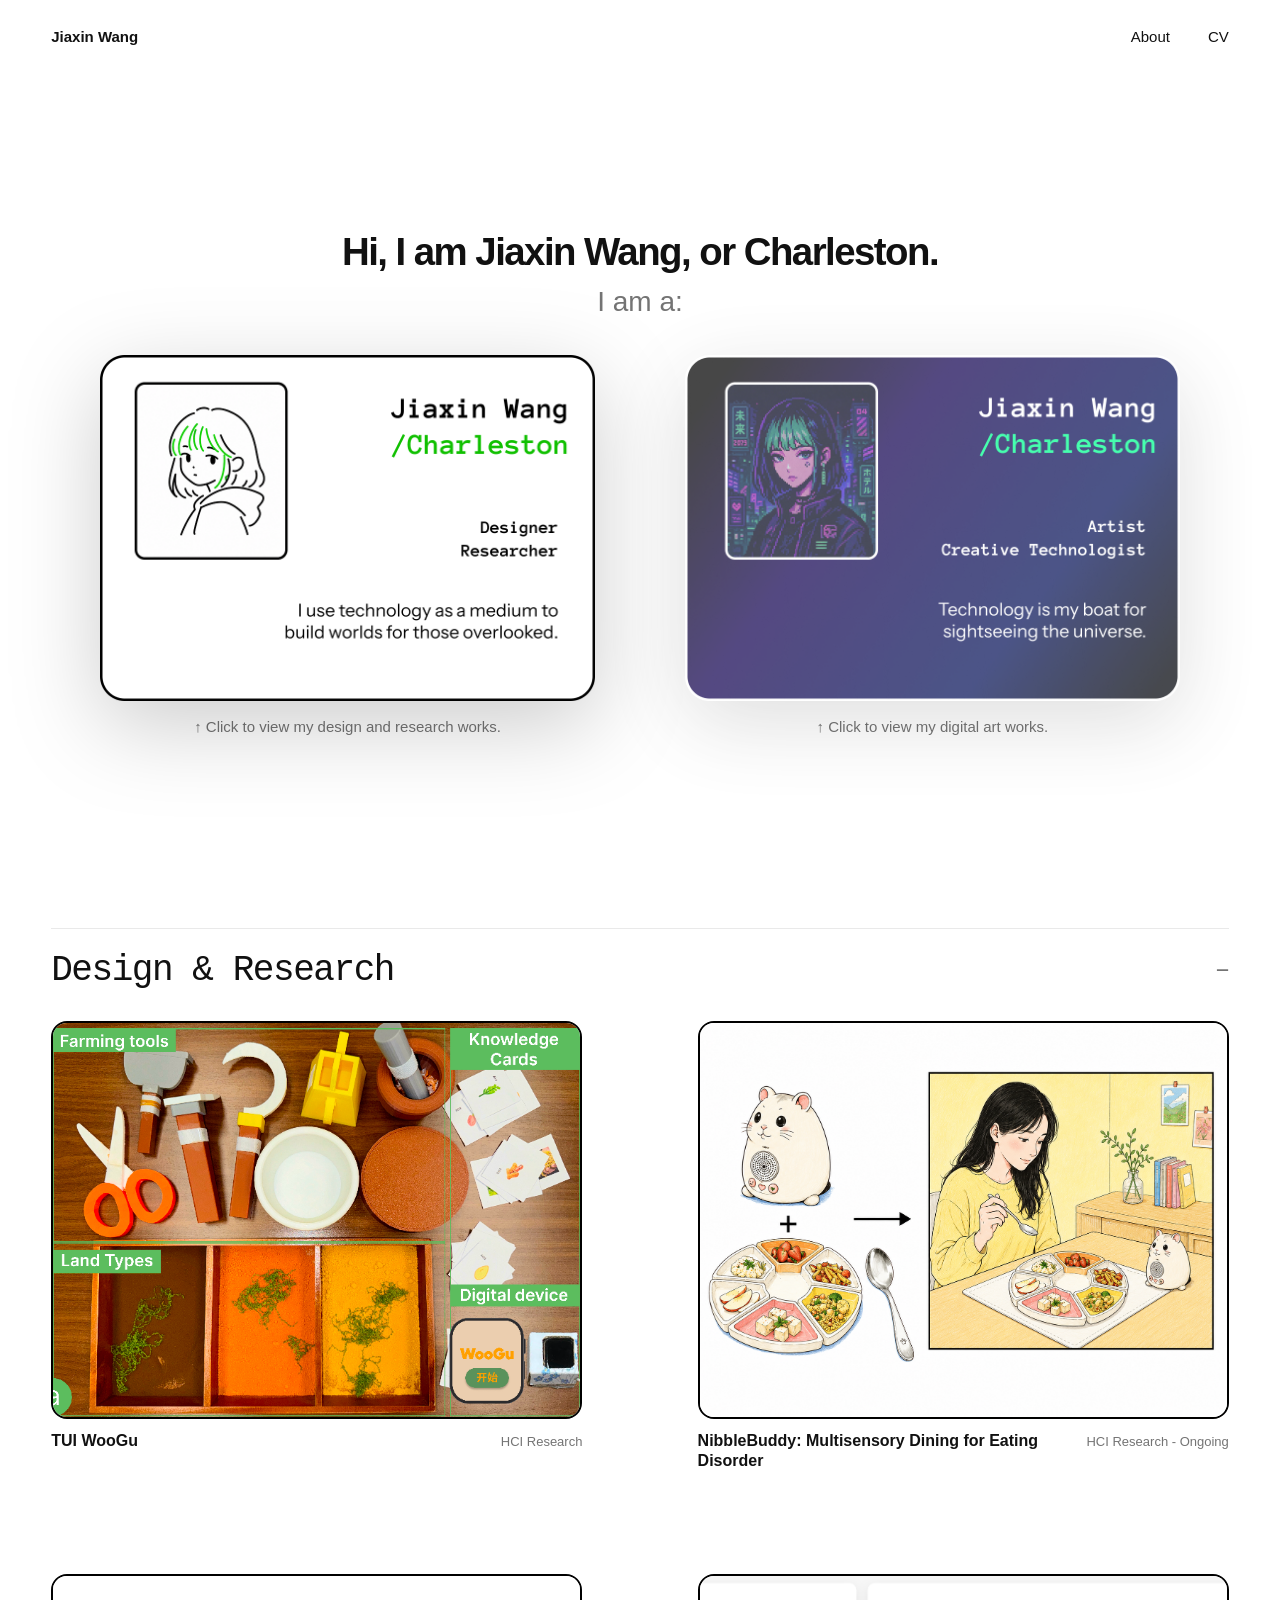
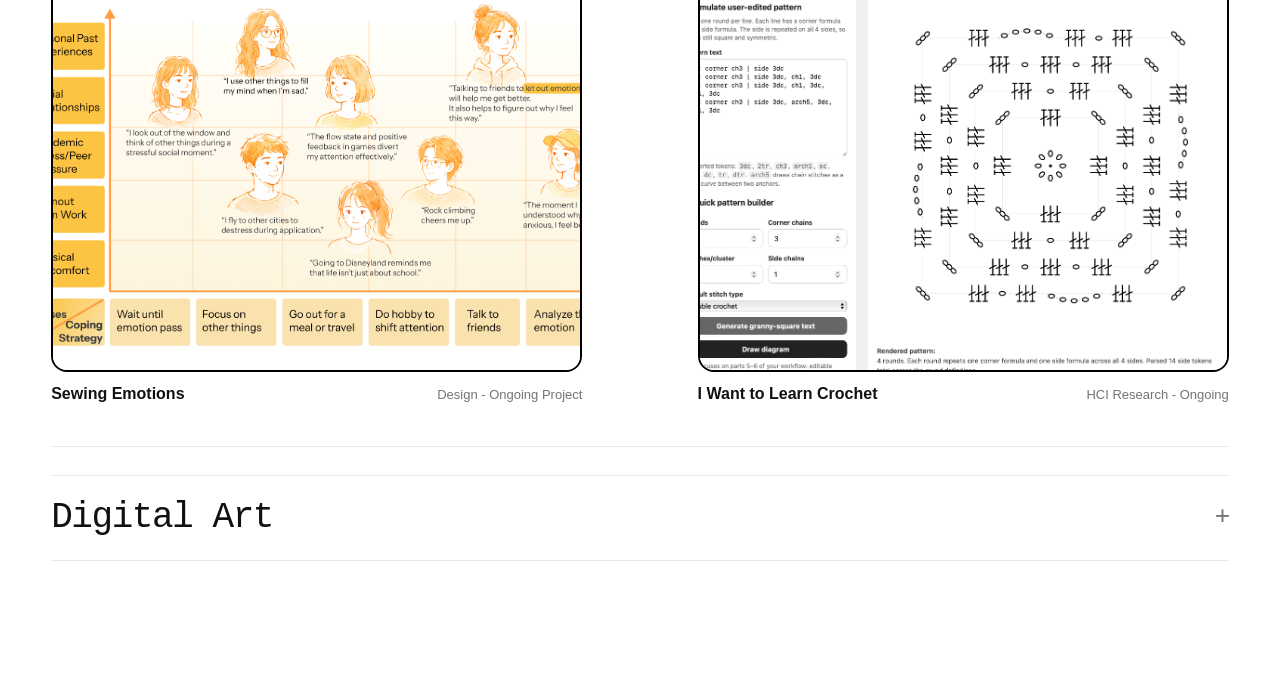
==== commit 81a6138f: "Refine project pages and processing collection" ====
--- a/index.html
+++ b/index.html
@@ -48,7 +48,7 @@
         <details class="work-accordion design-accordion" data-mode="design" open>
           <summary>Design &amp; Research</summary>
           <div class="works-grid">
-            <a class="project-card" href="project-4.html" target="_blank" rel="noopener" data-group="design">
+            <a class="project-card" href="project-4.html" data-group="design">
                       <span class="image-wrap">
                         <img src="assets/TUI_4.png" alt="Project 4 preview" />
                         <span class="hover-cover">
@@ -63,7 +63,7 @@
                       </span>
                     </a>
 
-            <a class="project-card" href="project-5.html" target="_blank" rel="noopener" data-group="design">
+            <a class="project-card" href="project-5.html" data-group="design">
                       <span class="image-wrap">
                         <img src="assets/NibbleBuddy_5.png" alt="Project 5 preview" />
                         <span class="hover-cover">
@@ -78,7 +78,7 @@
                       </span>
                     </a>
 
-            <a class="project-card" href="project-6.html" target="_blank" rel="noopener" data-group="design">
+            <a class="project-card" href="project-6.html" data-group="design">
                       <span class="image-wrap">
                         <img src="assets/SewingEmo_6.png" alt="Project 6 preview" />
                         <span class="hover-cover">
@@ -92,7 +92,7 @@
                       </span>
                     </a>
 
-            <a class="project-card" href="project-7.html" target="_blank" rel="noopener" data-group="design">
+            <a class="project-card" href="project-7.html" data-group="design">
                       <span class="image-wrap">
                         <img src="assets/crochet_7.png" alt="Project 7 preview" />
                         <span class="hover-cover">
@@ -112,7 +112,7 @@
         <details class="work-accordion art-accordion" data-mode="art">
           <summary>Digital Art</summary>
           <div class="works-grid">
-            <a class="project-card" href="project-1.html" target="_blank" rel="noopener" data-group="art">
+            <a class="project-card" href="project-1.html" data-group="art">
                       <span class="image-wrap">
                         <img src="assets/Cortexa_1.jpg" alt="Project 1 preview" />
                         <span class="hover-cover">
@@ -126,7 +126,7 @@
                       </span>
                     </a>
 
-            <a class="project-card" href="project-2.html" target="_blank" rel="noopener" data-group="art">
+            <a class="project-card" href="project-2.html" data-group="art">
                       <span class="image-wrap">
                         <img src="assets/Dissociated_2.png" alt="Project 2 preview" />
                         <span class="hover-cover">
@@ -141,7 +141,7 @@
                       </span>
                     </a>
 
-            <a class="project-card" href="project-3.html" target="_blank" rel="noopener" data-group="art">
+            <a class="project-card" href="project-3.html" data-group="art">
                       <span class="image-wrap">
                         <img src="assets/bacheng_3.png" alt="Project 3 preview" />
                         <span class="hover-cover">
@@ -156,7 +156,7 @@
                       </span>
                     </a>
 
-            <a class="project-card" href="project-8.html" target="_blank" rel="noopener" data-group="art">
+            <a class="project-card" href="project-8.html" data-group="art">
                       <span class="image-wrap">
                         <img src="assets/lullaby_8.JPG" alt="Project 8 preview" />
                         <span class="hover-cover">
@@ -170,7 +170,7 @@
                       </span>
                     </a>
 
-            <a class="project-card" href="project-9.html" target="_blank" rel="noopener" data-group="art">
+            <a class="project-card" href="project-9.html" data-group="art">
                       <span class="image-wrap">
                         <img src="assets/graphics_9.png" alt="Project 9 preview" />
                         <span class="hover-cover">
--- a/styles.css
+++ b/styles.css
@@ -275,9 +275,46 @@
   padding: 28px var(--page-gutter) 72px;
 }
 
+.project-light {
+  background: #ffffff;
+  color: #111111;
+}
+
+.project-dark {
+  --text: #ffffff;
+  --muted: #c7c7c7;
+  --line: #000000;
+  background: #000000;
+  color: #ffffff;
+}
+
+.project-dark .site-header {
+  background: #000000;
+  color: #ffffff;
+}
+
 .project-heading {
-  max-width: 980px;
-  margin: 0 auto 28px;
+  display: grid;
+  grid-template-columns: minmax(120px, 0.28fr) minmax(0, 1fr);
+  gap: clamp(24px, 5vw, 72px);
+  max-width: 1180px;
+  margin: 0 auto 34px;
+  align-items: start;
+}
+
+.back-home {
+  color: var(--muted);
+  font-size: 15px;
+  line-height: 1.4;
+  transition: color 180ms ease;
+}
+
+.back-home:hover {
+  color: #0070ff;
+}
+
+.project-heading-content {
+  min-width: 0;
 }
 
 .project-heading h1 {
@@ -295,7 +332,22 @@
   line-height: 1.55;
 }
 
+.project-heading .project-subtitle {
+  max-width: 900px;
+  color: var(--muted);
+  font-size: clamp(18px, 2.2vw, 26px);
+  line-height: 1.28;
+}
+
+.project-heading .project-date {
+  margin-top: 14px;
+  color: var(--muted);
+  font-size: 18px;
+  line-height: 1.4;
+}
+
 .video-frame {
+  position: relative;
   max-width: 980px;
   margin: 0 auto 30px;
   aspect-ratio: 16 / 9;
@@ -319,6 +371,121 @@
   margin: 0 auto;
   border: 1px solid var(--line);
   background: #ffffff;
+}
+
+.project-media-stack {
+  display: grid;
+  gap: clamp(28px, 5vw, 56px);
+  max-width: 1180px;
+  margin: 0 auto;
+}
+
+.project-hero-image {
+  width: 100%;
+  margin: 0;
+  overflow: hidden;
+  border-radius: 16px;
+  background: #f4f4f4;
+}
+
+.project-hero-image img {
+  display: block;
+  width: 100%;
+  height: auto;
+}
+
+.project-description {
+  max-width: 860px;
+  color: #333333;
+  font-size: 18px;
+  line-height: 1.65;
+}
+
+.project-dark .project-description {
+  color: #d9d9d9;
+}
+
+.project-pdf-full {
+  width: 90vw;
+  max-width: none;
+  height: calc(100dvh - 72px);
+  margin-left: calc(50% - 45vw);
+  margin-right: calc(50% - 45vw);
+  border: 0;
+  background: #ffffff;
+}
+
+.project-dark .video-frame,
+.project-dark .pdf-viewer,
+.project-dark .project-pdf-full {
+  background: #000000;
+}
+
+.project-action-row {
+  display: flex;
+  flex-wrap: wrap;
+  gap: 14px;
+  align-items: center;
+}
+
+.project-button {
+  display: inline-flex;
+  align-items: center;
+  justify-content: center;
+  min-height: 42px;
+  padding: 11px 16px;
+  border: 1px solid currentColor;
+  border-radius: 999px;
+  font-size: 15px;
+  line-height: 1;
+  transition: background-color 180ms ease, color 180ms ease;
+}
+
+.project-button:hover {
+  background: #111111;
+  color: #ffffff;
+}
+
+.project-dark .project-button:hover {
+  background: #ffffff;
+  color: #000000;
+}
+
+.mini-projects {
+  display: grid;
+  gap: clamp(56px, 8vw, 96px);
+}
+
+.mini-project {
+  display: grid;
+  gap: 20px;
+}
+
+.mini-project h2 {
+  margin: 0;
+  color: #111111;
+  font-size: clamp(24px, 4vw, 42px);
+  line-height: 1.05;
+}
+
+.mini-project p {
+  max-width: 820px;
+  margin: 0;
+  color: #333333;
+  font-size: 18px;
+  line-height: 1.65;
+}
+
+.fullscreen-pdf-page {
+  padding: 0;
+}
+
+.fullscreen-pdf {
+  width: 100%;
+  max-width: none;
+  height: calc(100dvh - 72px);
+  margin: 0;
+  border: 0;
 }
 
 .split-project {
@@ -451,8 +618,21 @@
     grid-template-columns: 1fr;
   }
 
+  .project-heading {
+    grid-template-columns: 1fr;
+    gap: 14px;
+  }
+
   .pdf-viewer {
     height: 70vh;
+  }
+
+  .project-pdf-full {
+    height: calc(100dvh - 64px);
+  }
+
+  .fullscreen-pdf {
+    height: calc(100dvh - 64px);
   }
 
   .cv-pdf {
@@ -493,9 +673,10 @@
   letter-spacing: -0.04em;
 }
 
-.hero-intro p {
+.hero-intro h3 {
   margin: clamp(8px, 1.6vh, 18px) 0 0;
   color: var(--muted);
+  font-weight: 400;
   font-size: clamp(18px, 2.2vw, 28px);
   line-height: 1.2;
 }
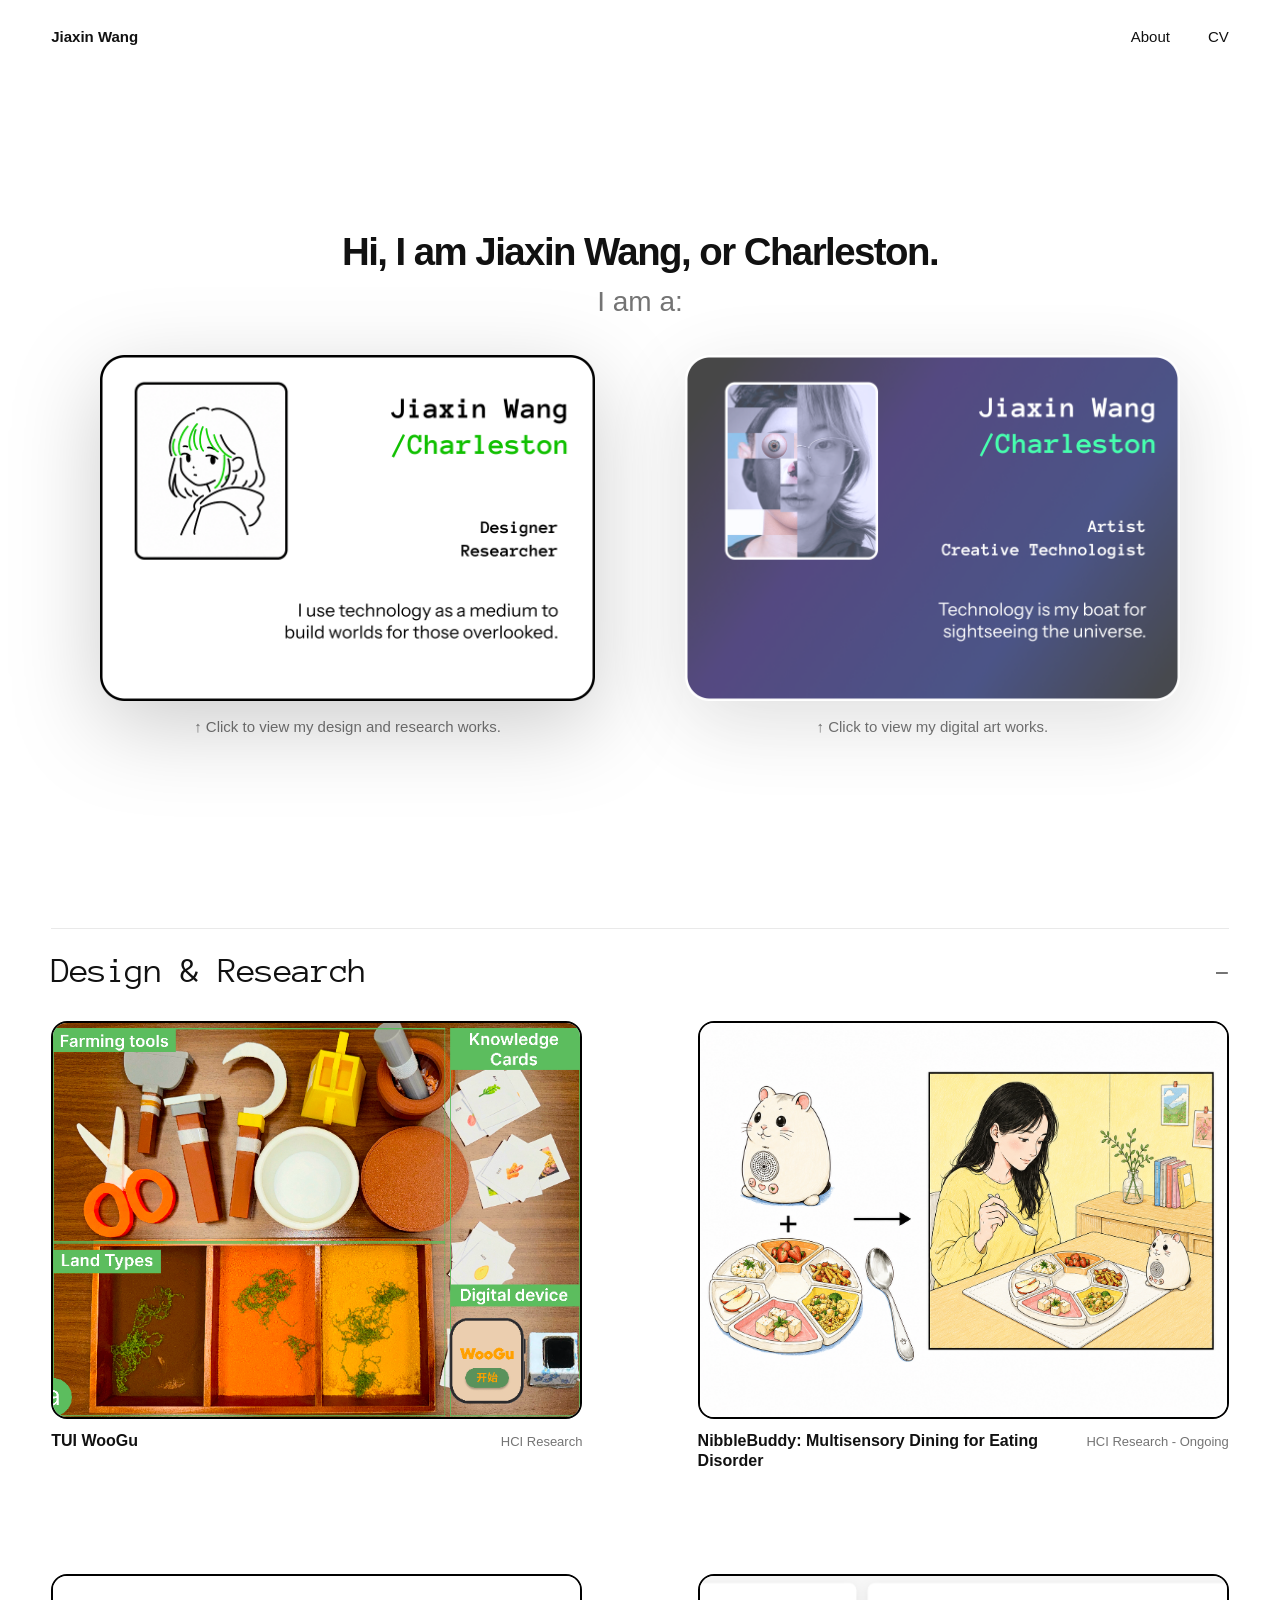
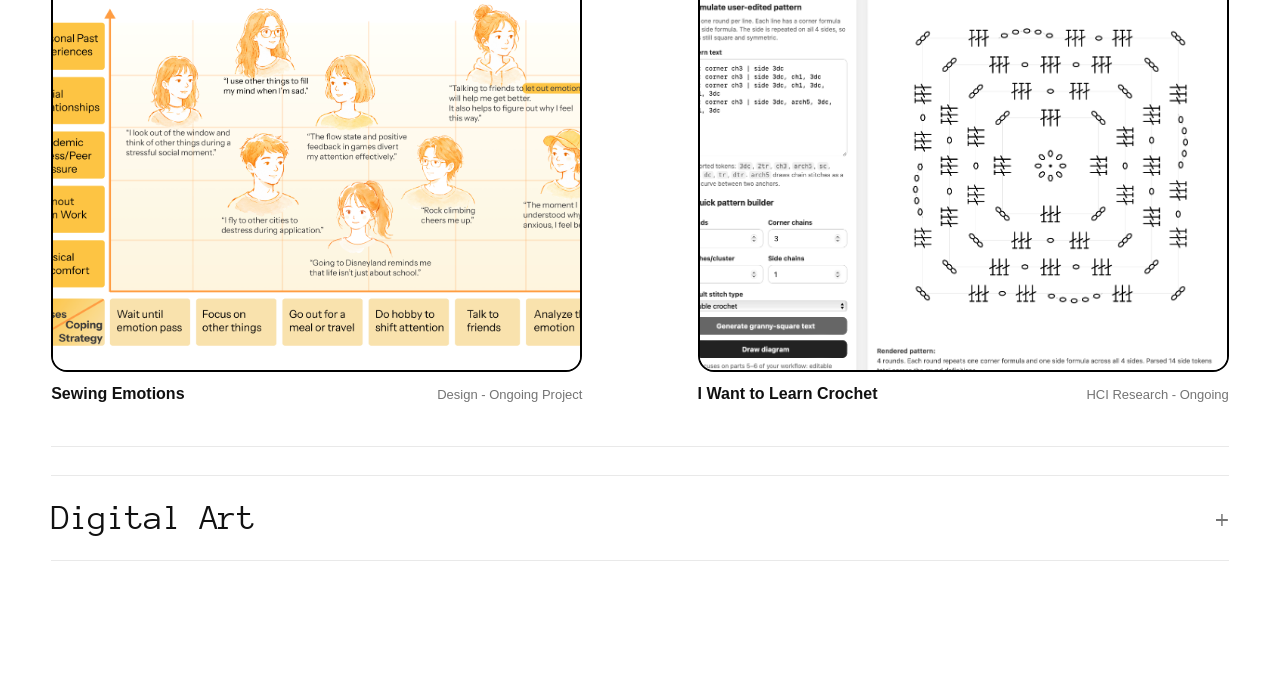
==== commit 6b7732de: "added texts and two images for sewing emotions, changed id_art_2." ====
--- a/index.html
+++ b/index.html
@@ -36,7 +36,7 @@
 
             <div class="id-card-item">
               <button class="id-card id-card-art" type="button" data-mode="art" aria-label="Show digital art projects">
-                <img src="assets/id_art.png" alt="Art identity card" />
+                <img src="assets/id_art_2.png" alt="Art identity card" />
               </button>
               <p class="card-hint">↑ Click to view my digital art works.</p>
             </div>
--- a/styles.css
+++ b/styles.css
@@ -1,3 +1,5 @@
+@import url("https://fonts.googleapis.com/css2?family=Anonymous+Pro:wght@400;700&display=swap");
+
 :root {
   --text: #111111;
   --muted: #747474;
@@ -295,16 +297,16 @@
 
 .project-heading {
   display: grid;
-  grid-template-columns: minmax(120px, 0.28fr) minmax(0, 1fr);
-  gap: clamp(24px, 5vw, 72px);
+  grid-template-columns: 1fr;
+  gap: 28px;
   max-width: 1180px;
   margin: 0 auto 34px;
   align-items: start;
 }
 
 .back-home {
-  color: var(--muted);
-  font-size: 15px;
+  color: #10C000;
+  font-size: 20px;
   line-height: 1.4;
   transition: color 180ms ease;
 }
@@ -318,9 +320,10 @@
 }
 
 .project-heading h1 {
-  margin: 0 0 10px;
-  font-size: clamp(34px, 6vw, 72px);
-  font-weight: 700;
+  margin: 0 0 20px;
+  font-family: Anonymous Pro, monospace;
+  font-size: clamp(20px, 3vw, 60px);
+  font-weight: 600;
   line-height: 0.98;
 }
 
@@ -335,7 +338,7 @@
 .project-heading .project-subtitle {
   max-width: 900px;
   color: var(--muted);
-  font-size: clamp(18px, 2.2vw, 26px);
+  font-size: clamp(18px, 2.2vw, 20px);
   line-height: 1.28;
 }
 
@@ -346,9 +349,21 @@
   line-height: 1.4;
 }
 
+.project-heading .project-publication {
+  max-width: 980px;
+  margin-top: 18px;
+  color: #000000;
+  font-size: 16px;
+  line-height: 1.55;
+  text-decoration: underline;
+  text-decoration-thickness: 1px;
+  text-underline-offset: 3px;
+}
+
 .video-frame {
   position: relative;
-  max-width: 980px;
+  width: 75vw;
+  max-width: 1180px;
   margin: 0 auto 30px;
   aspect-ratio: 16 / 9;
   overflow: hidden;
@@ -381,7 +396,7 @@
 }
 
 .project-hero-image {
-  width: 100%;
+  width: 80%;
   margin: 0;
   overflow: hidden;
   border-radius: 16px;
@@ -405,12 +420,37 @@
   color: #d9d9d9;
 }
 
+.project-detail-section {
+  display: grid;
+  gap: 30px;
+}
+
+.project-detail-section h2 {
+  margin: 0;
+  color: #000000;
+  font-family: Anonymous Pro, monospace;
+  font-size: clamp(13px, 2vw, 40px);
+  font-weight: 600;
+  line-height: 1.05;
+}
+
+.project-image-stack {
+  display: grid;
+  gap: 30px;
+}
+
+.project-image-stack img {
+  display: block;
+  width: 80%;
+  height: auto;
+}
+
 .project-pdf-full {
-  width: 90vw;
+  width: 75vw;
   max-width: none;
-  height: calc(100dvh - 72px);
-  margin-left: calc(50% - 45vw);
-  margin-right: calc(50% - 45vw);
+  height: min(82vh, 920px);
+  margin-left: auto;
+  margin-right: auto;
   border: 0;
   background: #ffffff;
 }
@@ -461,10 +501,21 @@
   gap: 20px;
 }
 
+.mini-project > h2,
+.mini-project > p,
+.mini-project > .project-action-row {
+  width: 75vw;
+  max-width: 1180px;
+  margin-left: auto;
+  margin-right: auto;
+}
+
 .mini-project h2 {
   margin: 0;
   color: #111111;
-  font-size: clamp(24px, 4vw, 42px);
+  font-family: Anonymous Pro, monospace;
+  font-size: clamp(18px, 3vw, 36px);
+  font-weight: 500;
   line-height: 1.05;
 }
 
@@ -540,6 +591,34 @@
   color: #333333;
   font-size: 18px;
   line-height: 1.65;
+}
+
+.about-page {
+  display: grid;
+  grid-template-columns: minmax(0, 1fr) minmax(260px, 0.72fr);
+  gap: clamp(32px, 6vw, 84px);
+  align-items: start;
+  max-width: 1180px;
+}
+
+.about-copy {
+  min-width: 0;
+}
+
+.contact-label {
+  color: #10C000;
+}
+
+.about-image {
+  margin: 0;
+}
+
+.about-image img {
+  display: block;
+  width: 100%;
+  min-width: 0;
+  height: auto;
+  object-fit: cover;
 }
 
 .cv-page {
@@ -627,8 +706,24 @@
     height: 70vh;
   }
 
+  .video-frame,
   .project-pdf-full {
+    width: 100%;
     height: calc(100dvh - 64px);
+  }
+
+  .video-frame {
+    height: auto;
+  }
+
+  .mini-project > h2,
+  .mini-project > p,
+  .mini-project > .project-action-row {
+    width: 100%;
+  }
+
+  .about-page {
+    grid-template-columns: 1fr;
   }
 
   .fullscreen-pdf {
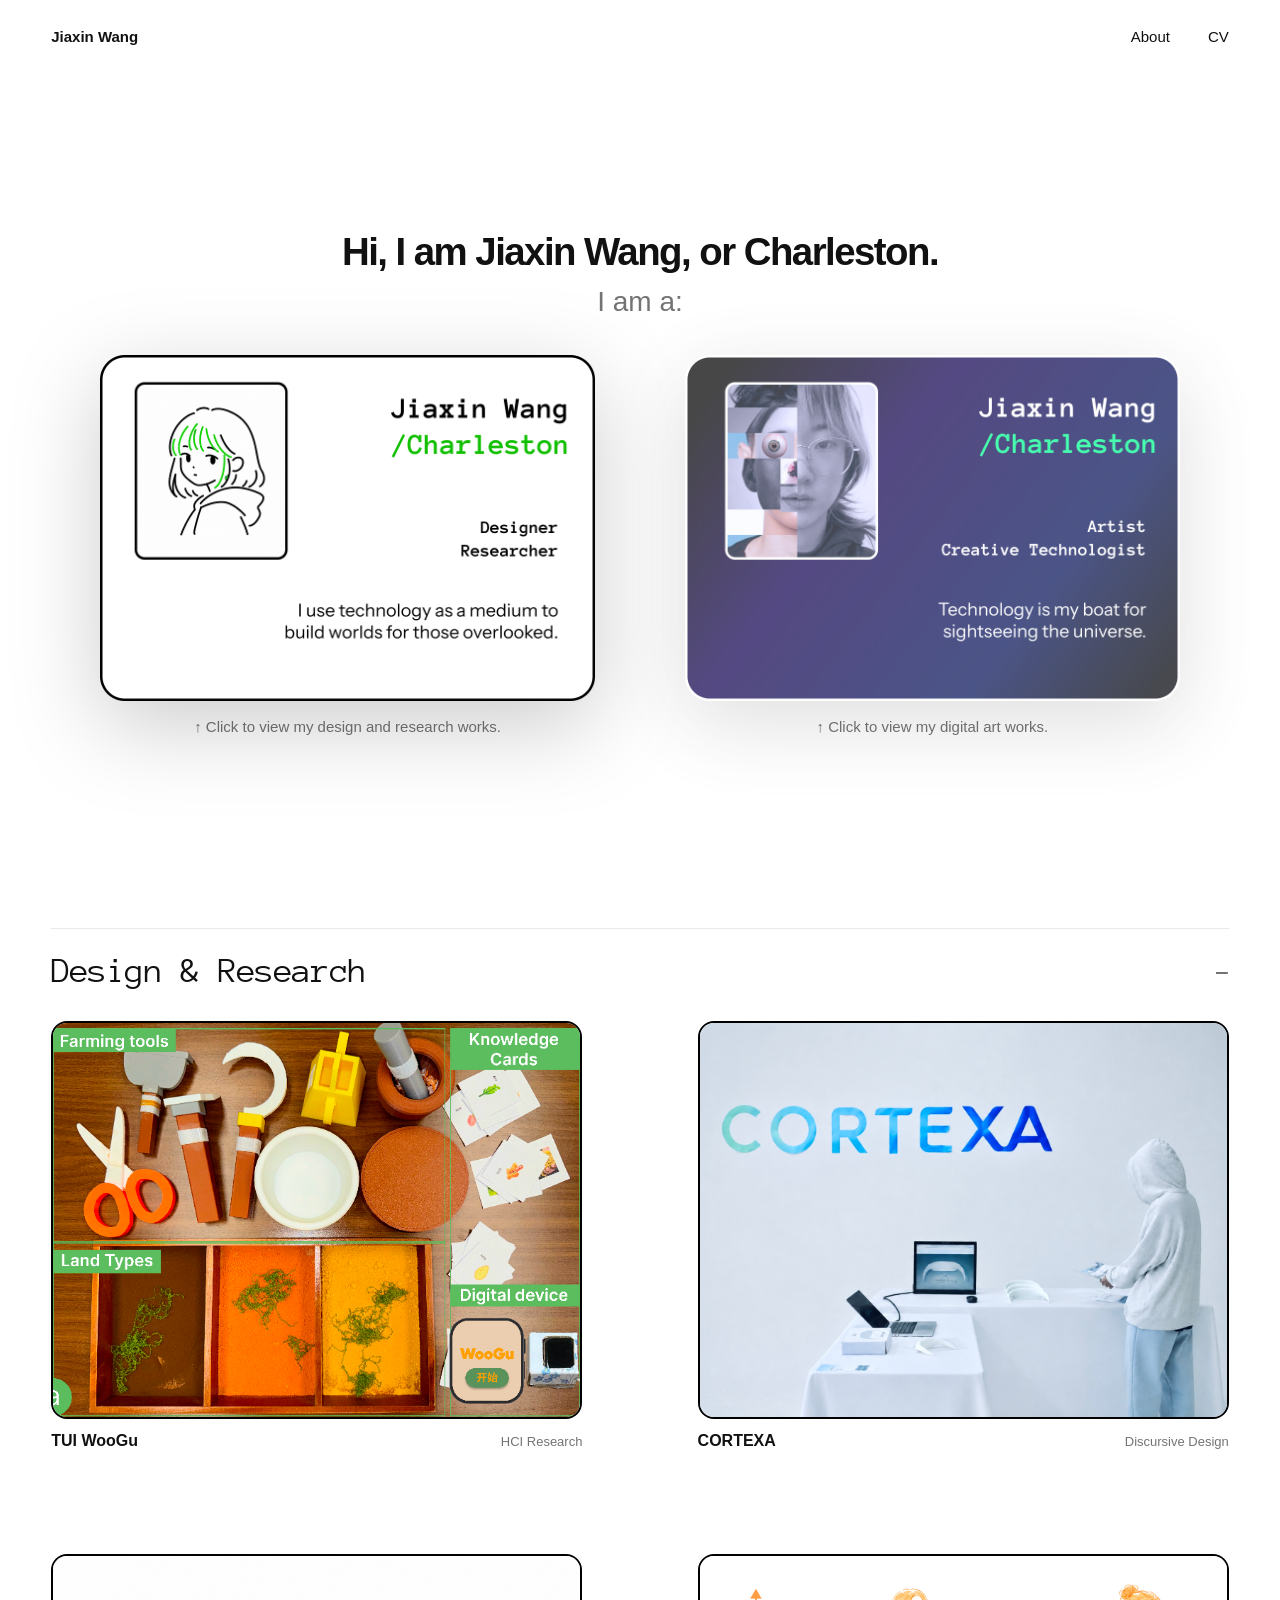
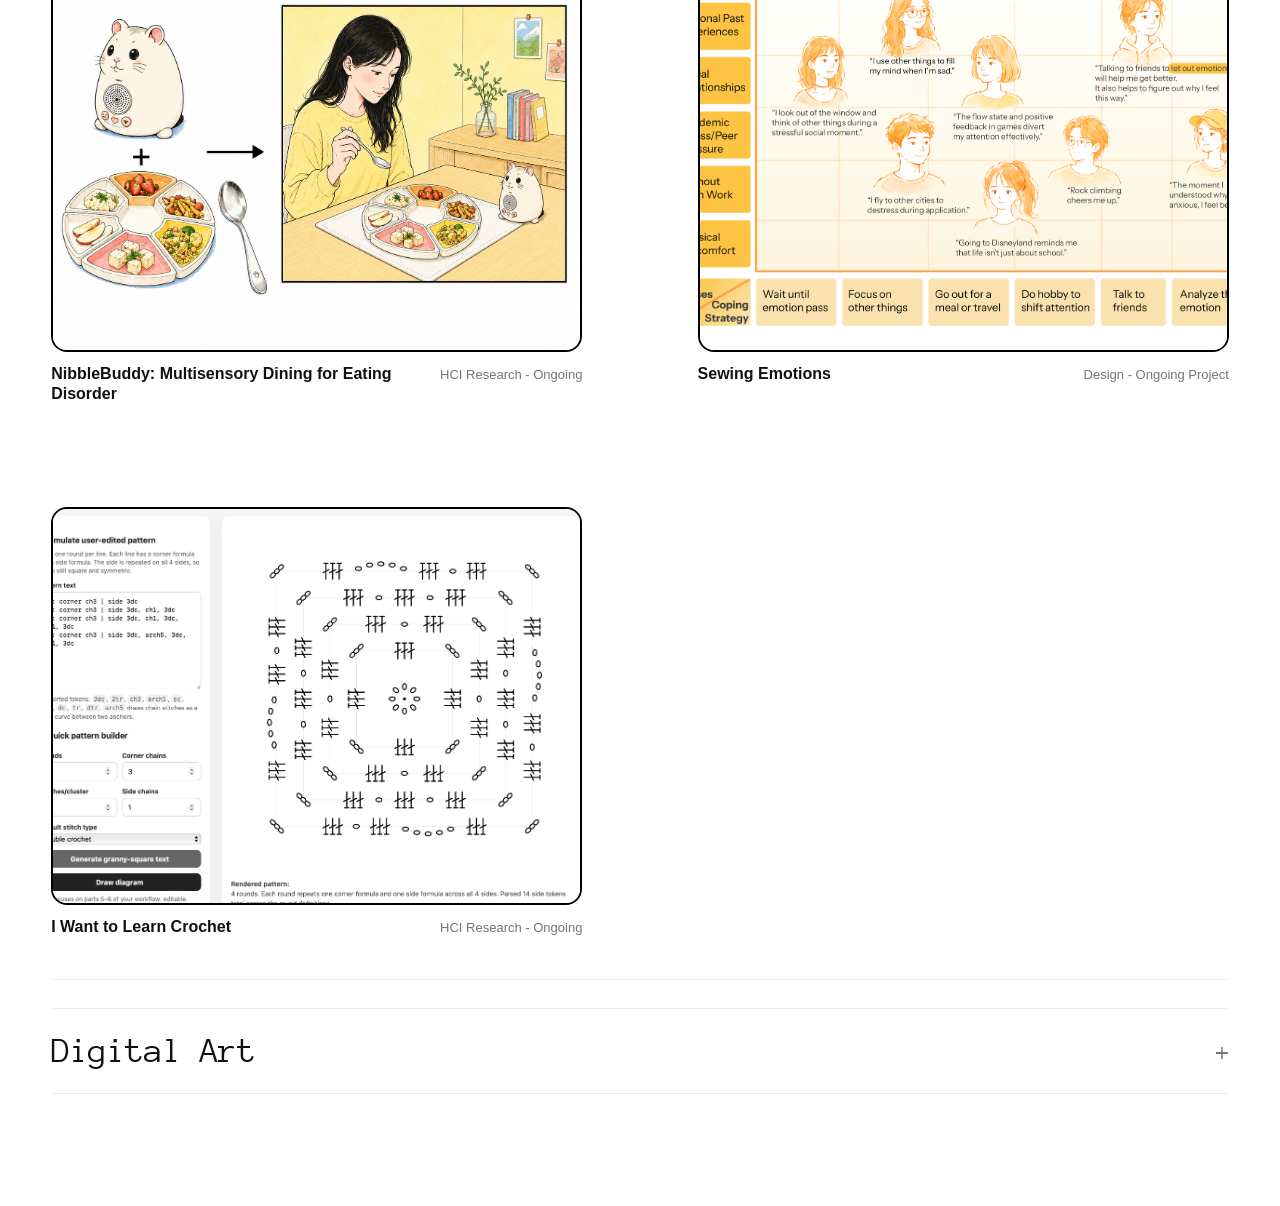
==== commit 80213b24: "Move Cortexa to design projects" ====
--- a/index.html
+++ b/index.html
@@ -63,6 +63,20 @@
                       </span>
                     </a>
 
+            <a class="project-card" href="project-1.html" data-group="design">
+                      <span class="image-wrap">
+                        <img src="assets/Cortexa_1.jpg" alt="Project 1 preview" />
+                        <span class="hover-cover">
+                          <span>Speculative Design</span>
+                          <span>AIGC Film</span>
+                        </span>
+                      </span>
+                      <span class="project-meta">
+                        <span class="project-title">CORTEXA</span>
+                        <span class="project-keyword">Discursive Design</span>
+                      </span>
+                    </a>
+
             <a class="project-card" href="project-5.html" data-group="design">
                       <span class="image-wrap">
                         <img src="assets/NibbleBuddy_5.png" alt="Project 5 preview" />
@@ -112,20 +126,6 @@
         <details class="work-accordion art-accordion" data-mode="art">
           <summary>Digital Art</summary>
           <div class="works-grid">
-            <a class="project-card" href="project-1.html" data-group="art">
-                      <span class="image-wrap">
-                        <img src="assets/Cortexa_1.jpg" alt="Project 1 preview" />
-                        <span class="hover-cover">
-                          <span>Discursive Design</span>
-                          <span>AIGC Film</span>
-                        </span>
-                      </span>
-                      <span class="project-meta">
-                        <span class="project-title">CORTEXA</span>
-                        <span class="project-keyword">Discursive Design</span>
-                      </span>
-                    </a>
-
             <a class="project-card" href="project-2.html" data-group="art">
                       <span class="image-wrap">
                         <img src="assets/Dissociated_2.png" alt="Project 2 preview" />
--- a/styles.css
+++ b/styles.css
@@ -445,6 +445,17 @@
   height: auto;
 }
 
+.project-image-stack-proj6 {
+  display: grid;
+  gap: 30px;
+}
+
+.project-image-stack-proj6 img {
+  display: block;
+  width: 100%;
+  height: auto;
+}
+
 .project-pdf-full {
   width: 75vw;
   max-width: none;
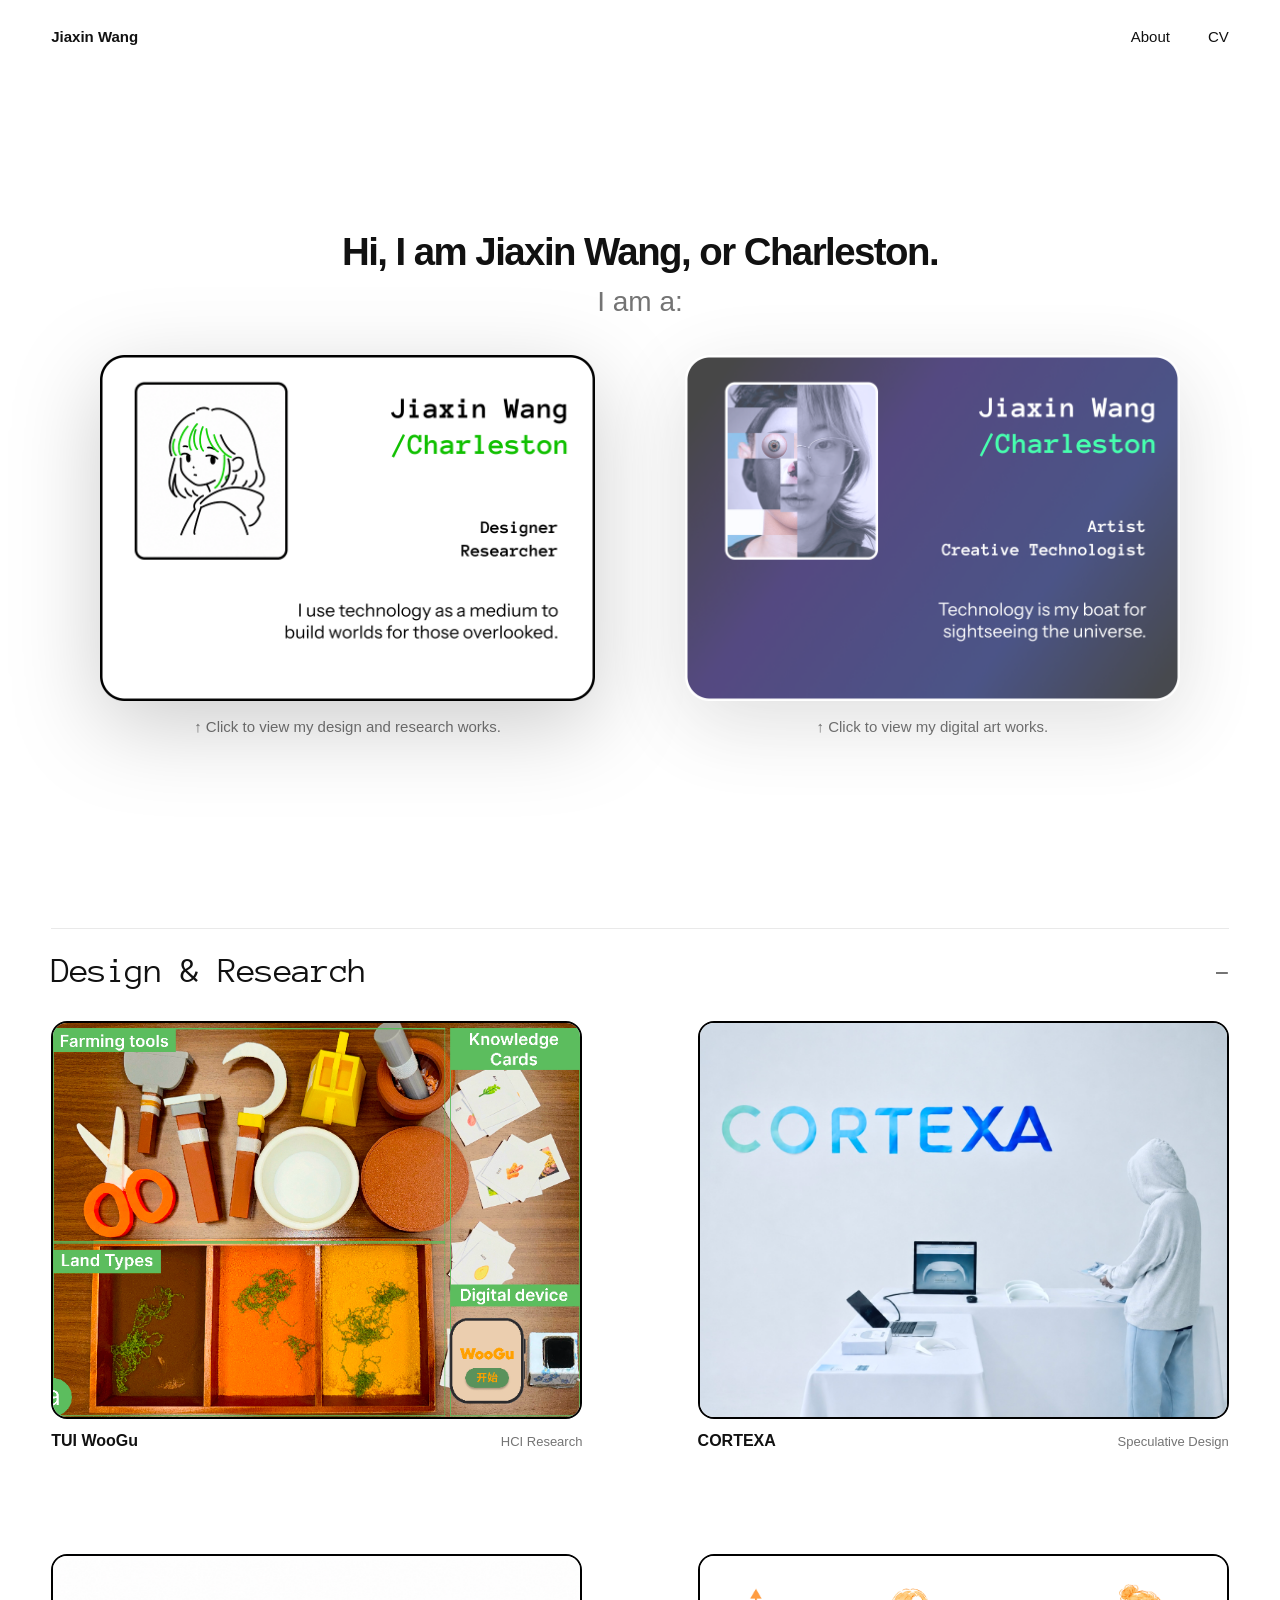
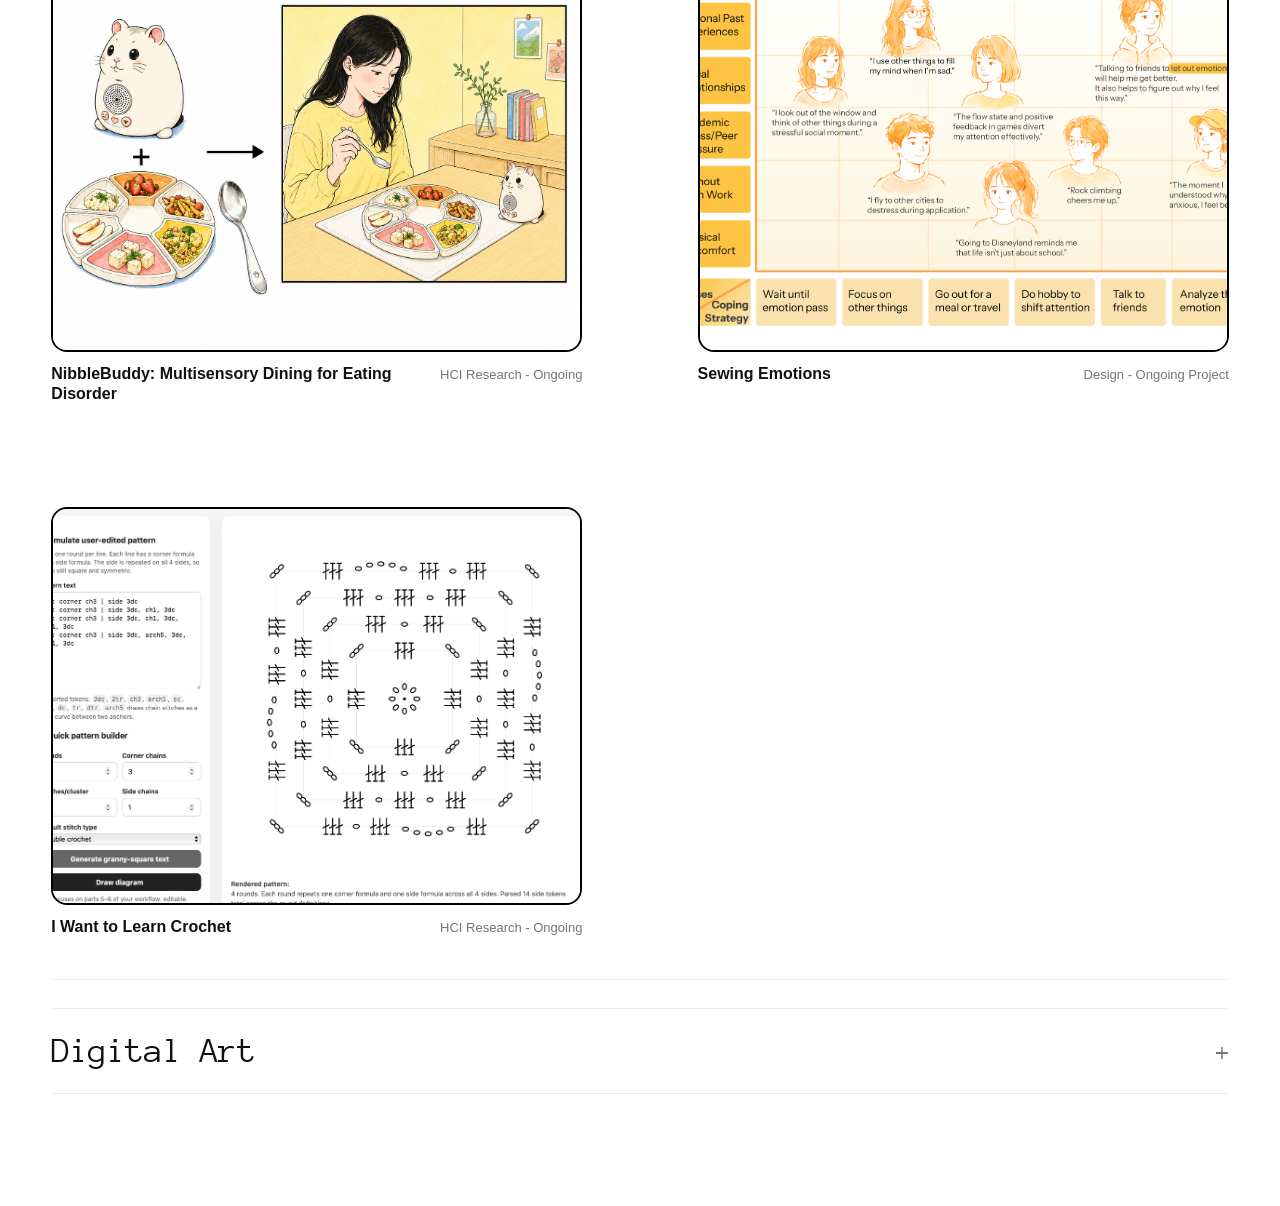
==== commit 721a4f24: "discursive changed to speculative" ====
--- a/index.html
+++ b/index.html
@@ -73,7 +73,7 @@
                       </span>
                       <span class="project-meta">
                         <span class="project-title">CORTEXA</span>
-                        <span class="project-keyword">Discursive Design</span>
+                        <span class="project-keyword">Speculative Design</span>
                       </span>
                     </a>
 
